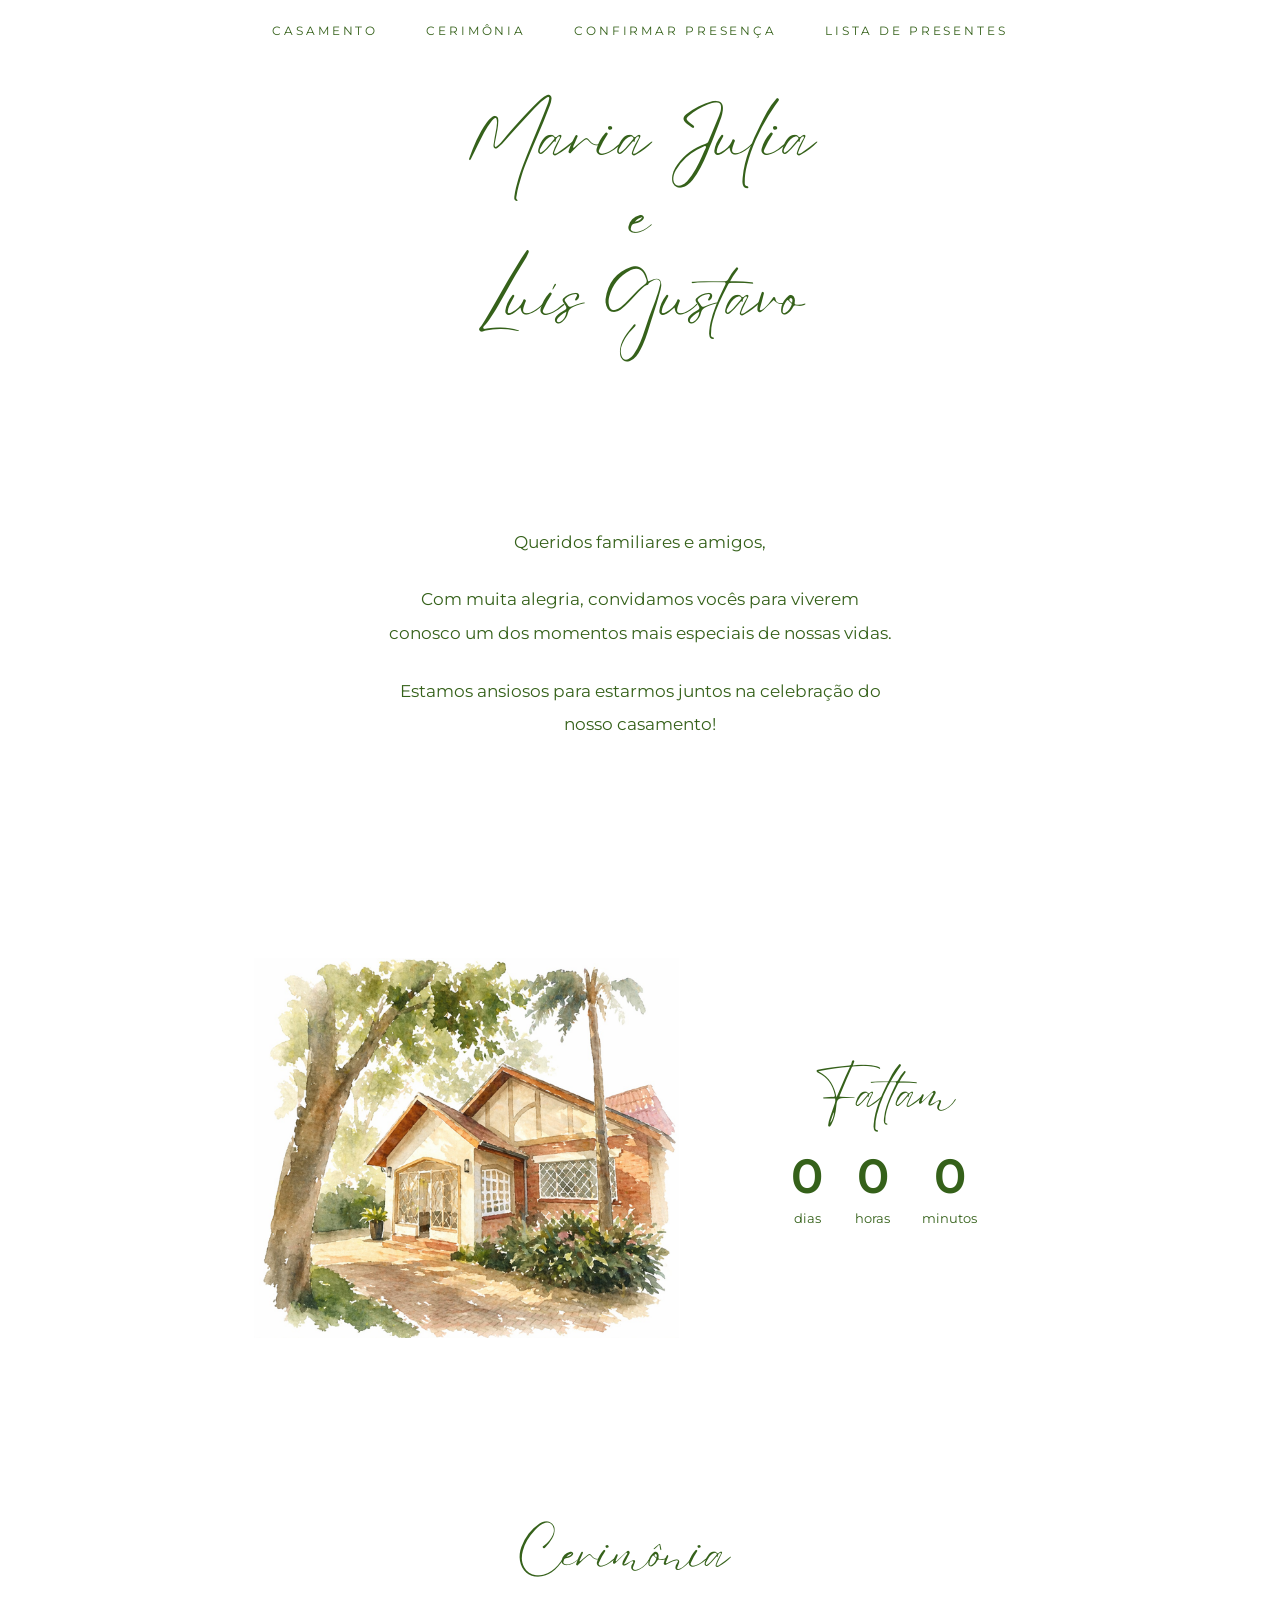
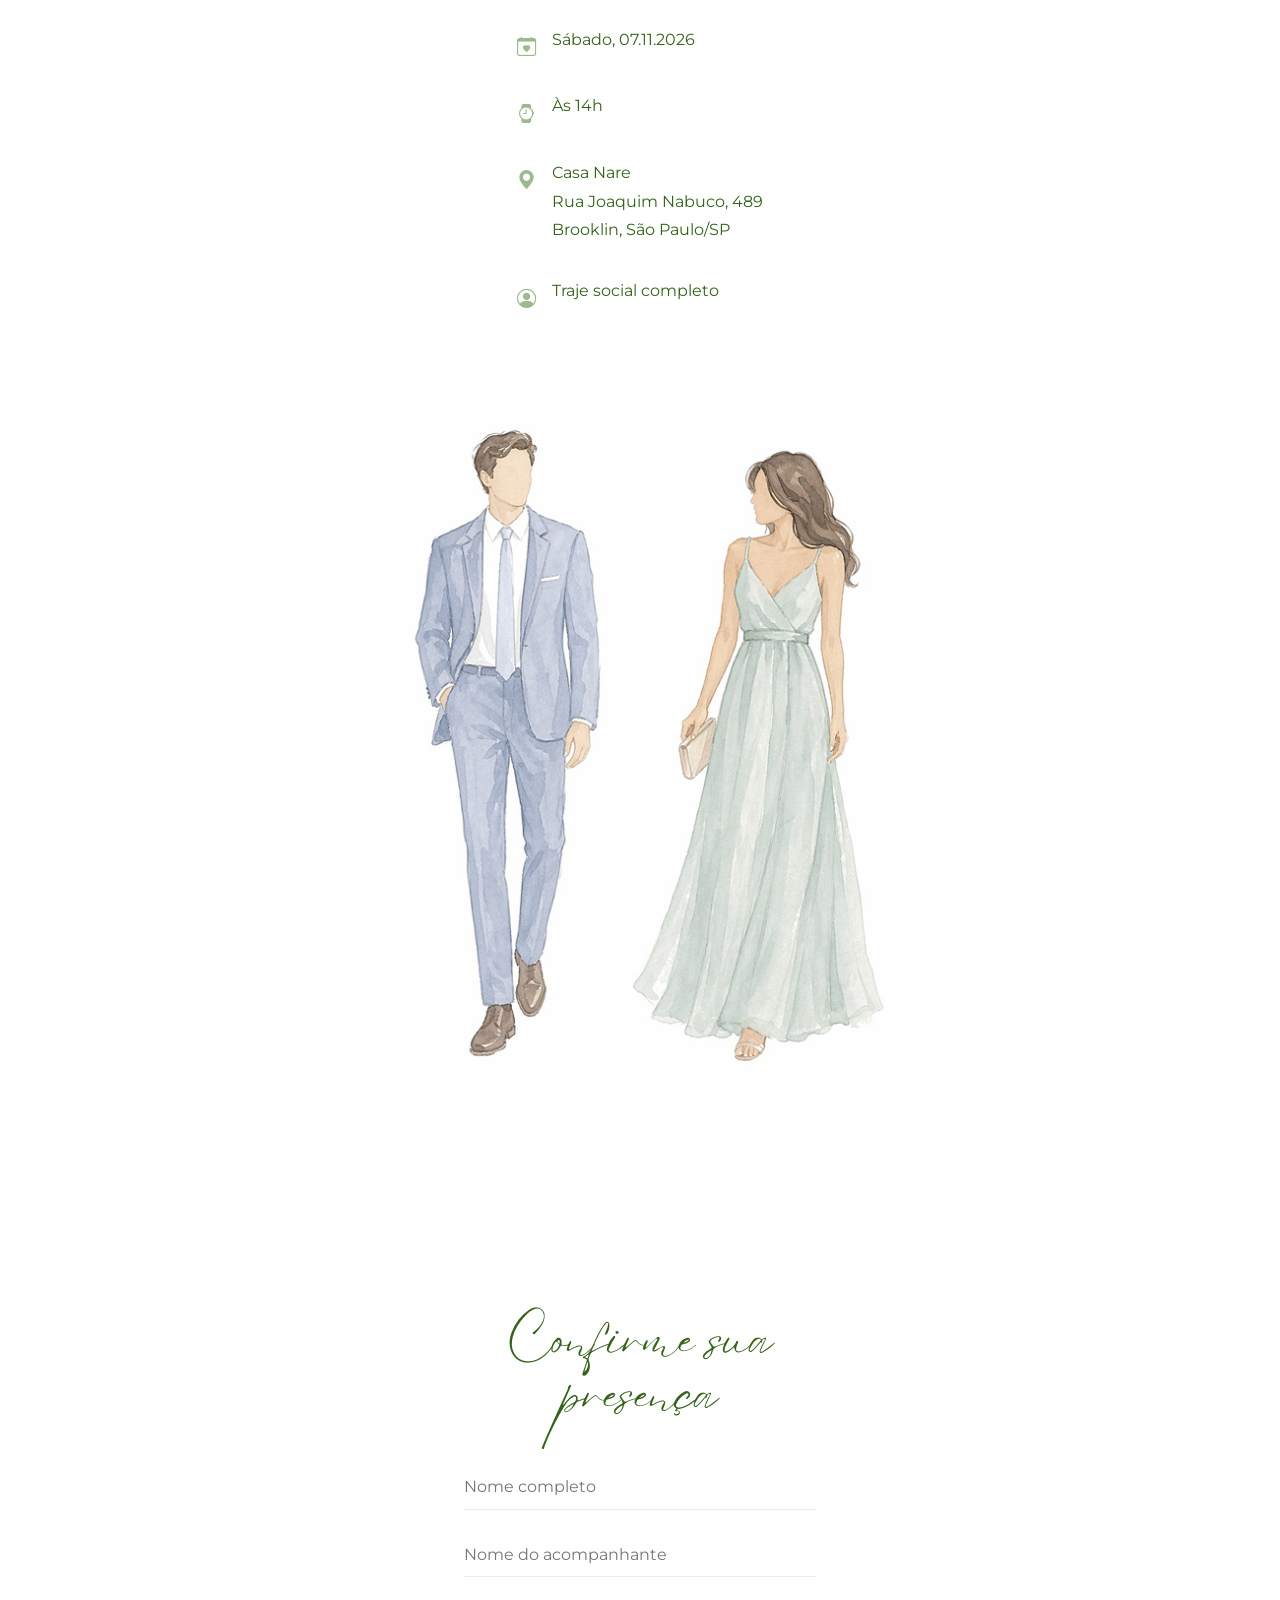
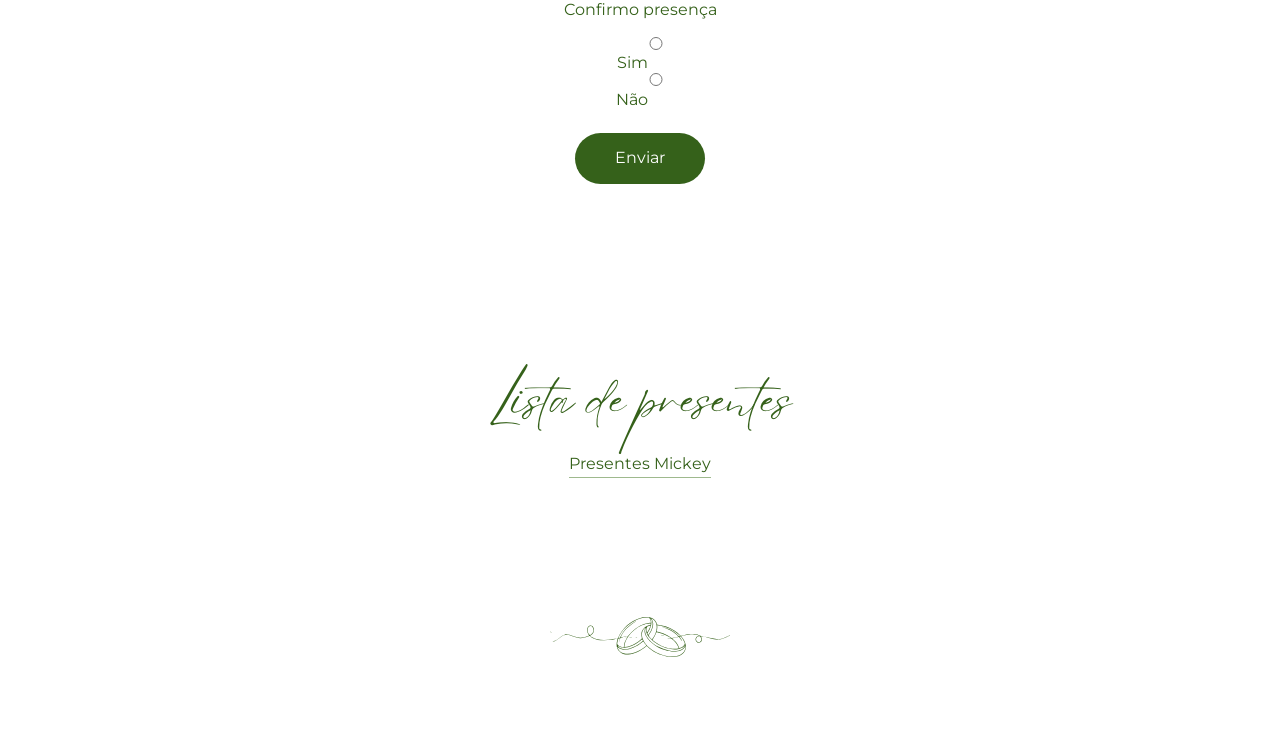
==== index.html @ 602ff515 "Initial commit" ====
<!DOCTYPE html>
<html lang="pt-BR">
  <head>
    <meta charset="UTF-8" />
    <meta name="viewport" content="width=device-width, initial-scale=1.0" />

    <title>Maria Julia & Luís Gustavo</title>

    <link rel="preconnect" href="https://fonts.googleapis.com" />
    <link rel="preconnect" href="https://fonts.gstatic.com" crossorigin />

    <link
      href="https://cdn.jsdelivr.net/npm/bootstrap-icons@1.13.1/font/bootstrap-icons.min.css"
      rel="stylesheet"
    />

    <link rel="stylesheet" href="css/style.css" />
  </head>

  <body>
    <header class="navbar">
      <nav class="container">
        <a href="#hero">Casamento</a>
        <a href="#ceremony">Cerimônia</a>
        <a href="#rsvp">Confirmar presença</a>
        <a href="#gifts">Lista de presentes</a>
      </nav>
    </header>

    <main>
      <section id="hero" class="hero section">
        <div class="hero__content container">
          <img
            src="assets/images/floral-left.png"
            alt=""
            class="hero__floral hero__floral--left"
          />

          <div class="hero__text">
            <h1>
              Maria Julia
              <span>e</span>
              Luís Gustavo
            </h1>

          </div>

          <img
            src="assets/images/floral-right.png"
            alt=""
            class="hero__floral hero__floral--right"
          />
        </div>
      </section>

      <section class="intro section">
        <div class="container intro__content">
          <p>Queridos familiares e amigos,</p>

          <p>
            Com muita alegria, convidamos vocês para viverem conosco um dos
            momentos mais especiais de nossas vidas.
          </p>

          <p>
            Estamos ansiosos para estarmos juntos na celebração do nosso
            casamento!
          </p>
        </div>
      </section>

      <section class="countdown section">
        <div class="container countdown__wrapper">
          <div class="countdown__image">
            <img
              src="assets/images/location.png"
              alt="Local da cerimônia"
            />
          </div>

          <div class="countdown__content">
            <h2>Faltam</h2>

            <div class="countdown__grid">
              <div>
                <span id="days">000</span>
                <small>dias</small>
              </div>

              <div>
                <span id="hours">00</span>
                <small>horas</small>
              </div>

              <div>
                <span id="minutes">00</span>
                <small>minutos</small>
              </div>
            </div>
          </div>
        </div>
      </section>

      <section id="ceremony" class="ceremony section">
        <div class="container ceremony__wrapper">
          <div class="ceremony__content">
            <h2>Cerimônia</h2>

            <ul>
              <li>
                <i class="bi bi-calendar-heart"></i>
                <span>Sábado, 07.11.2026</span>
              </li>

              <li>
                <i class="bi bi-watch"></i>
                <span>Às 14h</span>
              </li>

              <li>
                <i class="bi bi-geo-alt-fill"></i>

                <div>
                  <span>Casa Nare</span>
                  <span>Rua Joaquim Nabuco, 489</span>
                  <span>Brooklin, São Paulo/SP</span>
                </div>
              </li>

              <li>
                <i class="bi bi-person-circle"></i>
                <span>Traje social completo</span>
              </li>
            </ul>
          </div>

          <div class="ceremony__image">
            <img
              src="assets/images/couple.png"
              alt="Traje cerimônia"
            />
          </div>
        </div>
      </section>

      <section id="rsvp" class="rsvp section">
        <div class="container rsvp__wrapper">
          <h2>Confirme sua presença</h2>

          <form>
            <div class="form-group">
              <input
                type="text"
                placeholder="Nome completo"
                required
              />
            </div>

            <div class="form-group">
              <input
                type="text"
                placeholder="Nome do acompanhante"
              />
            </div>

            <div class="form-group radio-group">
              <p>Confirmo presença</p>

              <label>
                <input type="radio" name="attendance" value="sim" />
                Sim
              </label>

              <label>
                <input type="radio" name="attendance" value="nao" />
                Não
              </label>
            </div>

            <button type="submit">Enviar</button>
          </form>
        </div>
      </section>

      <section id="gifts" class="gifts section">
        <div class="container gifts__wrapper">
          <h2>Lista de presentes</h2>

          <a href="#" target="_blank">Presentes Mickey</a>
        </div>
      </section>
    </main>

    <footer class="footer">
      <img src="assets/images/rings.svg" alt="" />
    </footer>

    <script src="js/countdown.js"></script>
    <script src="js/smooth-scroll.js"></script>
  </body>
</html>
---- css/style.css ----
@import url("https://fonts.googleapis.com/css2?family=Montserrat:wght@100..900&display=swap");
@import url("https://cdn.jsdelivr.net/npm/bootstrap-icons@1.10.5/font/bootstrap-icons.css");
.fadeInDown {
  transform: translate3d(0, -20px, 0);
}

.fadeInUp {
  transform: translate3d(0, 20px, 0);
}

.fadeInRight {
  transform: translate3d(20px, 0, 0);
}

.fadeInLeft {
  transform: translate3d(-20px, 0, 0);
}

[data-anime] {
  opacity: 0;
}

.anime {
  opacity: 1;
  transform: translateY(0);
  transition: transform 0.8s, opacity 0.8s;
}

@font-face {
  font-family: "Eyesome Script";
  src: url("../../assets/fonts/Eyesome-Script.otf") format("opentype");
  font-style: normal;
  font-weight: 500;
  font-display: swap;
}
/*! normalize.css v8.0.1 | MIT License | github.com/necolas/normalize.css */
/* Document
   ========================================================================== */
/**
 * 1. Correct the line height in all browsers.
 * 2. Prevent adjustments of font size after orientation changes in iOS.
 */
html {
  line-height: 1.15; /* 1 */
  -webkit-text-size-adjust: 100%; /* 2 */
}

/* Sections
   ========================================================================== */
/**
 * Remove the margin in all browsers.
 */
body {
  margin: 0;
}

/**
 * Render the `main` element consistently in IE.
 */
main {
  display: block;
}

/**
 * Correct the font size and margin on `h1` elements within `section` and
 * `article` contexts in Chrome, Firefox, and Safari.
 */
h1 {
  font-size: 2em;
  margin: 0;
}

/* Grouping content
   ========================================================================== */
/**
 * 1. Add the correct box sizing in Firefox.
 * 2. Show the overflow in Edge and IE.
 */
hr {
  box-sizing: content-box; /* 1 */
  height: 0; /* 1 */
  overflow: visible; /* 2 */
}

/**
 * 1. Correct the inheritance and scaling of font size in all browsers.
 * 2. Correct the odd `em` font sizing in all browsers.
 */
pre {
  font-family: monospace, monospace; /* 1 */
  font-size: 1em; /* 2 */
}

/* Text-level semantics
   ========================================================================== */
/**
 * Remove the gray background on active links in IE 10.
 */
a {
  background-color: transparent;
  text-decoration: none;
}

/**
 * 1. Remove the bottom border in Chrome 57-
 * 2. Add the correct text decoration in Chrome, Edge, IE, Opera, and Safari.
 */
abbr[title] {
  border-bottom: none; /* 1 */
  text-decoration: underline; /* 2 */
  text-decoration: underline dotted; /* 2 */
}

/**
 * Add the correct font weight in Chrome, Edge, and Safari.
 */
b,
strong {
  font-weight: bolder;
}

/**
 * 1. Correct the inheritance and scaling of font size in all browsers.
 * 2. Correct the odd `em` font sizing in all browsers.
 */
code,
kbd,
samp {
  font-family: monospace, monospace; /* 1 */
  font-size: 1em; /* 2 */
}

/**
 * Add the correct font size in all browsers.
 */
small {
  font-size: 80%;
}

/**
 * Prevent `sub` and `sup` elements from affecting the line height in
 * all browsers.
 */
sub,
sup {
  font-size: 75%;
  line-height: 0;
  position: relative;
  vertical-align: baseline;
}

sub {
  bottom: -0.25em;
}

sup {
  top: -0.5em;
}

/* Embedded content
   ========================================================================== */
/**
 * Remove the border on images inside links in IE 10.
 */
img {
  border-style: none;
}

/* Forms
   ========================================================================== */
/**
 * 1. Change the font styles in all browsers.
 * 2. Remove the margin in Firefox and Safari.
 */
button,
input,
optgroup,
select,
textarea {
  font-family: inherit; /* 1 */
  font-size: 100%; /* 1 */
  line-height: 1.15; /* 1 */
  margin: 0; /* 2 */
}

/**
 * Show the overflow in IE.
 * 1. Show the overflow in Edge.
 */
button,
input { /* 1 */
  overflow: visible;
}

/**
 * Remove the inheritance of text transform in Edge, Firefox, and IE.
 * 1. Remove the inheritance of text transform in Firefox.
 */
button,
select { /* 1 */
  text-transform: none;
}

/**
 * Correct the inability to style clickable types in iOS and Safari.
 */
button,
[type=button],
[type=reset],
[type=submit] {
  -webkit-appearance: button;
}

/**
 * Remove the inner border and padding in Firefox.
 */
button::-moz-focus-inner,
[type=button]::-moz-focus-inner,
[type=reset]::-moz-focus-inner,
[type=submit]::-moz-focus-inner {
  border-style: none;
  padding: 0;
}

/**
 * Restore the focus styles unset by the previous rule.
 */
button:-moz-focusring,
[type=button]:-moz-focusring,
[type=reset]:-moz-focusring,
[type=submit]:-moz-focusring {
  outline: 1px dotted ButtonText;
}

/**
 * Correct the padding in Firefox.
 */
fieldset {
  padding: 0.35em 0.75em 0.625em;
}

/**
 * 1. Correct the text wrapping in Edge and IE.
 * 2. Correct the color inheritance from `fieldset` elements in IE.
 * 3. Remove the padding so developers are not caught out when they zero out
 *    `fieldset` elements in all browsers.
 */
legend {
  box-sizing: border-box; /* 1 */
  color: inherit; /* 2 */
  display: table; /* 1 */
  max-width: 100%; /* 1 */
  padding: 0; /* 3 */
  white-space: normal; /* 1 */
}

/**
 * Add the correct vertical alignment in Chrome, Firefox, and Opera.
 */
progress {
  vertical-align: baseline;
}

/**
 * Remove the default vertical scrollbar in IE 10+.
 */
textarea {
  overflow: auto;
}

/**
 * 1. Add the correct box sizing in IE 10.
 * 2. Remove the padding in IE 10.
 */
[type=checkbox],
[type=radio] {
  box-sizing: border-box; /* 1 */
  padding: 0; /* 2 */
}

/**
 * Correct the cursor style of increment and decrement buttons in Chrome.
 */
[type=number]::-webkit-inner-spin-button,
[type=number]::-webkit-outer-spin-button {
  height: auto;
}

/**
 * 1. Correct the odd appearance in Chrome and Safari.
 * 2. Correct the outline style in Safari.
 */
[type=search] {
  -webkit-appearance: textfield; /* 1 */
  outline-offset: -2px; /* 2 */
}

/**
 * Remove the inner padding in Chrome and Safari on macOS.
 */
[type=search]::-webkit-search-decoration {
  -webkit-appearance: none;
}

/**
 * 1. Correct the inability to style clickable types in iOS and Safari.
 * 2. Change font properties to `inherit` in Safari.
 */
::-webkit-file-upload-button {
  -webkit-appearance: button; /* 1 */
  font: inherit; /* 2 */
}

/* Interactive
   ========================================================================== */
/*
 * Add the correct display in Edge, IE 10+, and Firefox.
 */
details {
  display: block;
}

/*
 * Add the correct display in all browsers.
 */
summary {
  display: list-item;
}

/* Misc
   ========================================================================== */
/**
 * Add the correct display in IE 10+.
 */
template {
  display: none;
}

/**
 * Add the correct display in IE 10.
 */
[hidden] {
  display: none;
}

*,
*::before,
*::after {
  margin: 0;
  padding: 0;
  box-sizing: border-box;
}

body {
  background: #fff;
  color: #35611a;
  font-family: "Montserrat", sans-serif;
  overflow-x: hidden;
}

img {
  display: block;
  max-width: 100%;
}

ul {
  list-style: none;
}

a {
  text-decoration: none;
}

button,
input,
textarea {
  font: inherit;
  border: none;
  outline: none;
}

button {
  cursor: pointer;
  background: none;
}

section {
  padding: 96px 0;
}

.container {
  max-width: 900px;
  margin: auto;
  padding: 0 5%;
}

@media (max-width: 960px) {
  .container {
    max-width: 800px;
  }
}
@media (max-width: 576px) {
  .container {
    max-width: 500px;
  }
}
.footer {
  padding: 48px 0 96px;
  display: flex;
  justify-content: center;
}
.footer img {
  max-width: 180px;
}

.navbar {
  padding: 24px 0;
}
.navbar nav {
  display: flex;
  justify-content: center;
  align-items: center;
  gap: 48px;
  flex-wrap: wrap;
}
.navbar a {
  color: #35611a;
  text-transform: uppercase;
  letter-spacing: 0.18rem;
  font-size: 0.75rem;
  transition: opacity 0.3s ease;
}
.navbar a:hover {
  opacity: 0.6;
}

@media (max-width: 640px) {
  .navbar nav {
    gap: 24px;
  }
}
.hero {
  padding-top: 48px;
}
.hero__content {
  position: relative;
  display: flex;
  justify-content: center;
  align-items: center;
}
.hero__text {
  text-align: center;
}
.hero__text h1 {
  font-family: "Eyesome Script", cursive;
  font-size: 4rem;
  font-weight: 400;
  line-height: 1;
}
.hero__text h1 span {
  display: block;
  font-size: 4rem;
  margin: 16px 0;
}
.hero__text p {
  margin-top: 24px;
  font-size: 0.9rem;
  text-transform: uppercase;
  letter-spacing: 0.15rem;
}
.hero__floral {
  position: absolute;
  width: 140px;
}
.hero__floral--left {
  left: 10%;
  top: 10%;
}
.hero__floral--right {
  right: 10%;
  bottom: 10%;
}

.intro__content {
  max-width: 640px;
  text-align: center;
}
.intro__content p {
  font-size: 1.05rem;
  line-height: 2;
  margin-bottom: 24px;
}

.countdown__wrapper {
  display: grid;
  grid-template-columns: 1.5fr 1fr;
  align-items: center;
  gap: 64px;
}
.countdown__content {
  text-align: center;
}
.countdown__content h2 {
  font-family: "Eyesome Script", cursive;
  font-size: 3rem;
  font-weight: 400;
  margin-bottom: 24px;
}
.countdown__grid {
  display: flex;
  justify-content: center;
  gap: 32px;
}
.countdown__grid div {
  display: flex;
  flex-direction: column;
  gap: 8px;
}
.countdown__grid span {
  font-size: 3rem;
  font-weight: 600;
}

.ceremony__wrapper {
  display: flex;
  flex-direction: column;
  align-items: center;
  gap: 64px;
}
.ceremony__content h2 {
  font-family: "Eyesome Script", cursive;
  font-size: 3rem;
  font-weight: 400;
  margin-bottom: 40px;
}
.ceremony__content ul {
  display: flex;
  flex-direction: column;
  gap: 32px;
}
.ceremony__content li {
  display: flex;
  align-items: flex-start;
  gap: 16px;
  line-height: 1.8;
}
.ceremony__content i {
  color: #9eb98d;
  font-size: 1.2rem;
  transform: translateY(4px);
}
.ceremony__content span {
  display: block;
  color: #35611a;
}

.rsvp__wrapper {
  max-width: 480px;
  text-align: center;
}
.rsvp h2 {
  font-family: "Eyesome Script", cursive;
  font-size: 3rem;
  font-weight: 400;
  margin-bottom: 40px;
}
.rsvp form {
  display: flex;
  flex-direction: column;
  gap: 24px;
}
.rsvp input {
  width: 100%;
  background: transparent;
  border-bottom: 1px solid #ebebeb;
  padding: 12px 0;
  color: #35611a;
  transition: border-color 0.3s ease;
}
.rsvp input:focus {
  border-color: #35611a;
}
.rsvp .radio-group p {
  margin-bottom: 16px;
}
.rsvp .radio-group label {
  margin: 0 16px;
}
.rsvp button {
  align-self: center;
  background: #35611a;
  color: #fff;
  padding: 16px 40px;
  border-radius: 999px;
  transition: opacity 0.3s ease;
}
.rsvp button:hover {
  opacity: 0.85;
}

.gifts__wrapper {
  text-align: center;
}
.gifts h2 {
  font-family: "Eyesome Script", cursive;
  font-size: 3rem;
  font-weight: 400;
  margin-bottom: 24px;
}
.gifts a {
  color: #35611a;
  border-bottom: 1px solid #9eb98d;
  padding-bottom: 4px;
  transition: opacity 0.3s ease;
}
.gifts a:hover {
  opacity: 0.7;
}

@media (max-width: 900px) {
  .countdown__wrapper,
  .ceremony__wrapper {
    grid-template-columns: 1fr;
  }
  .countdown__content {
    order: -1;
  }
  .hero__floral {
    display: none;
  }
  .ceremony__image {
    max-width: 320px;
    margin: 0 auto;
  }
}
@media (max-width: 640px) {
  section {
    padding: 72px 0;
  }
  .hero__text h1 {
    font-size: 4rem;
  }
  .hero__text h1 span {
    font-size: 3rem;
  }
  .countdown__grid {
    gap: 16px;
  }
  .countdown__grid span {
    font-size: 2.2rem;
  }
  .ceremony h2,
  .rsvp h2,
  .gifts h2,
  .countdown h2 {
    font-size: 2.4rem;
  }
}
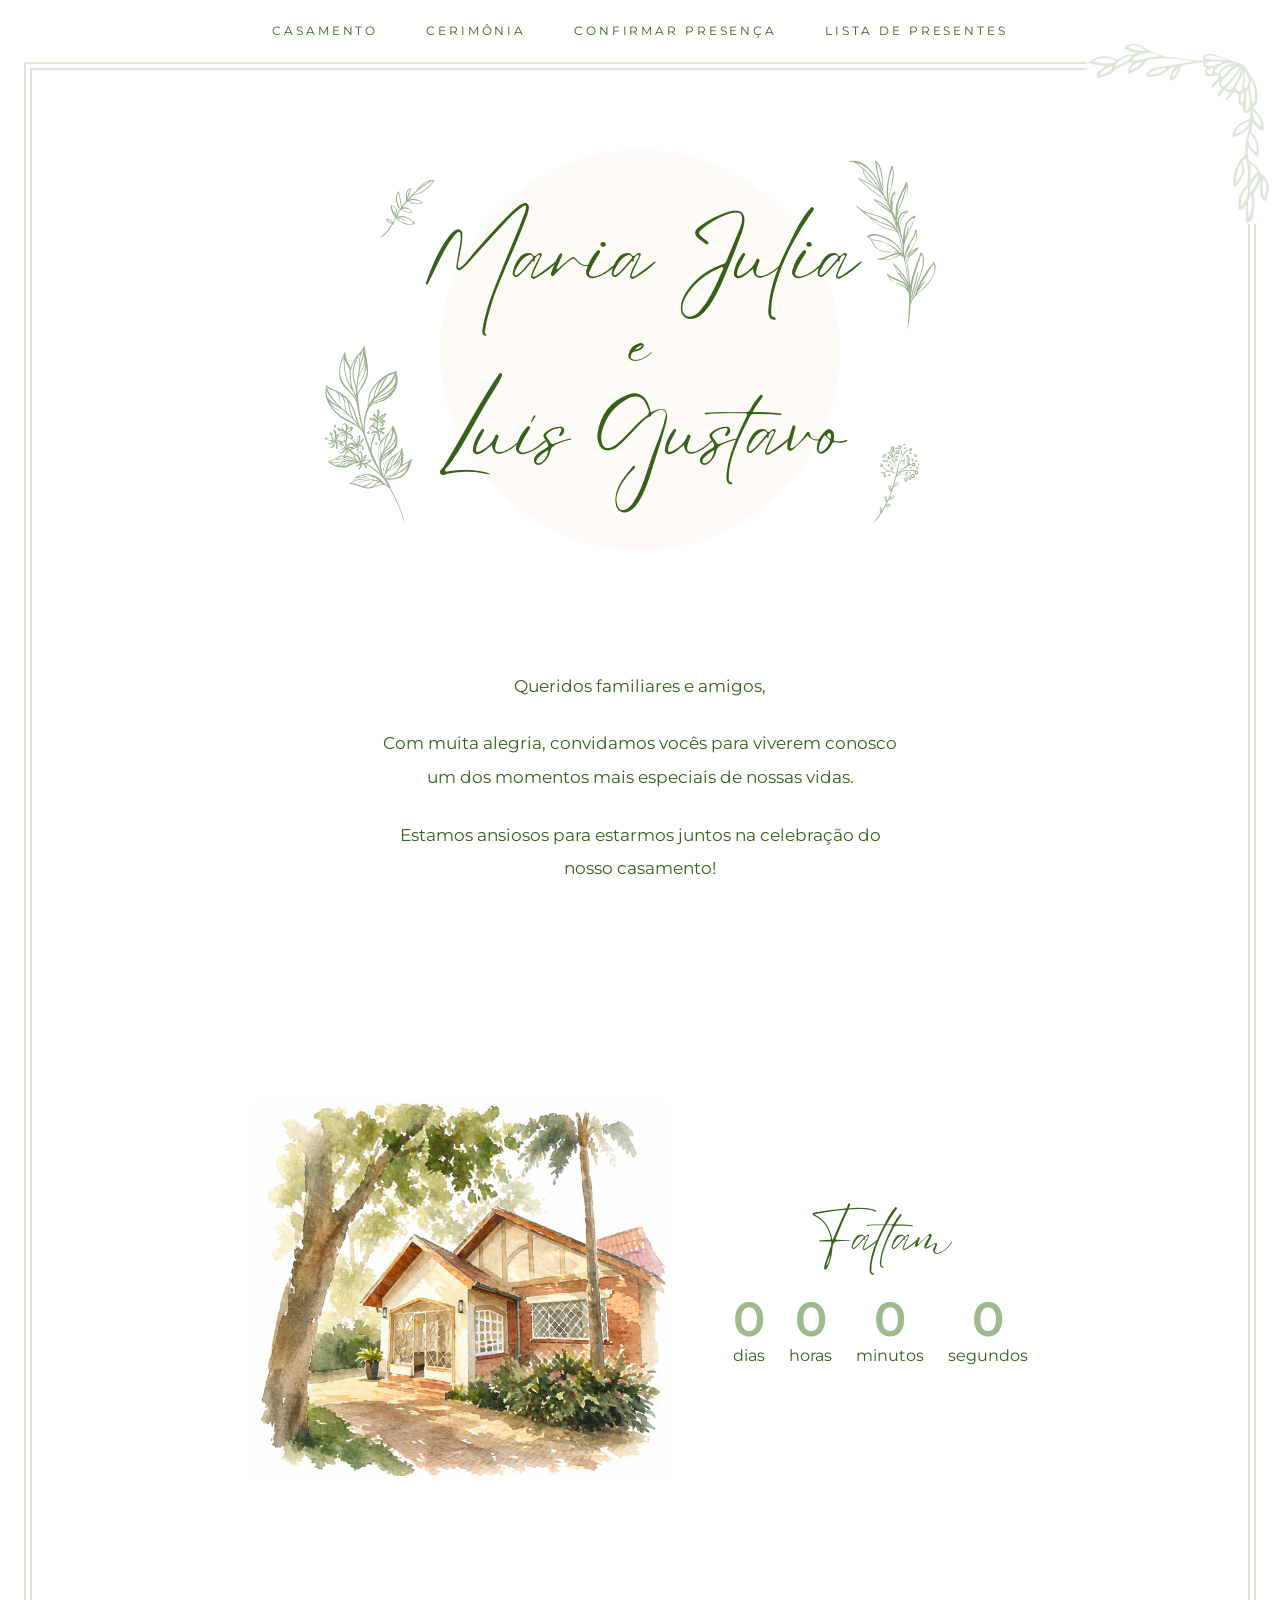
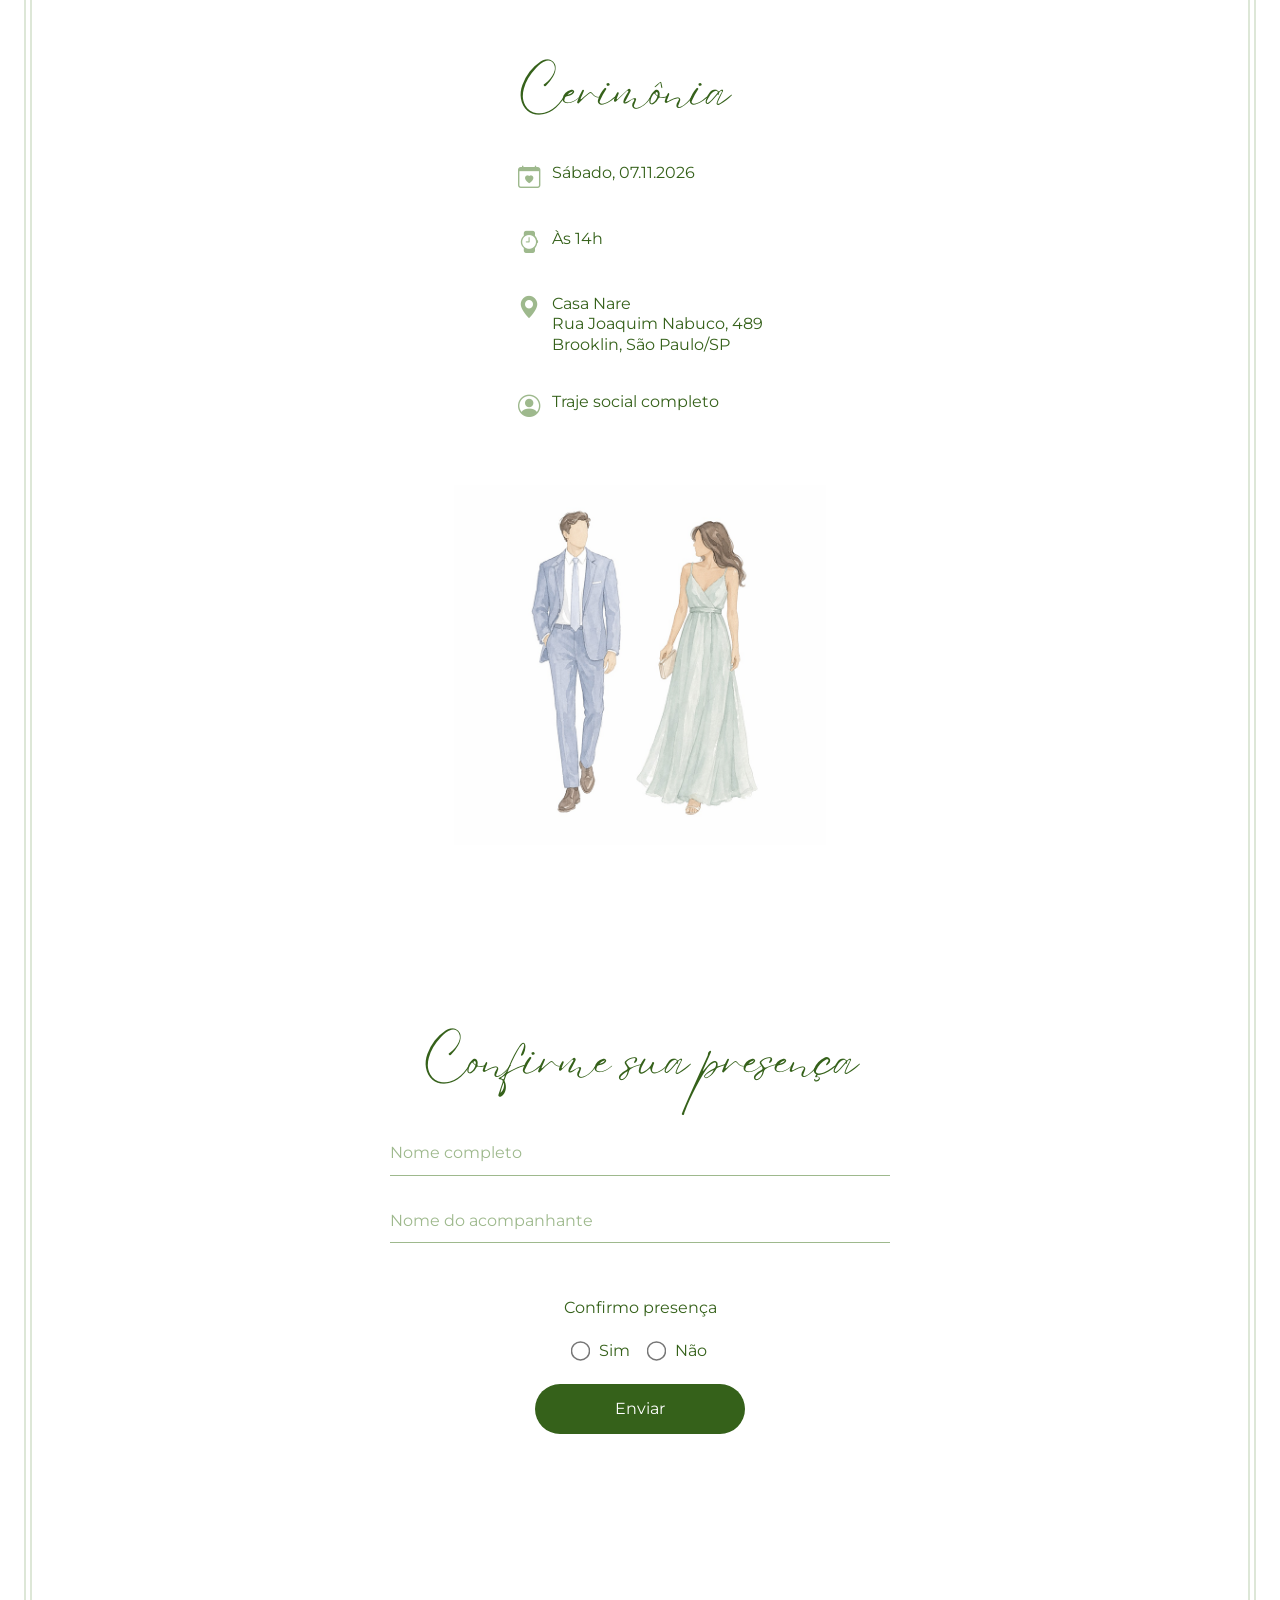
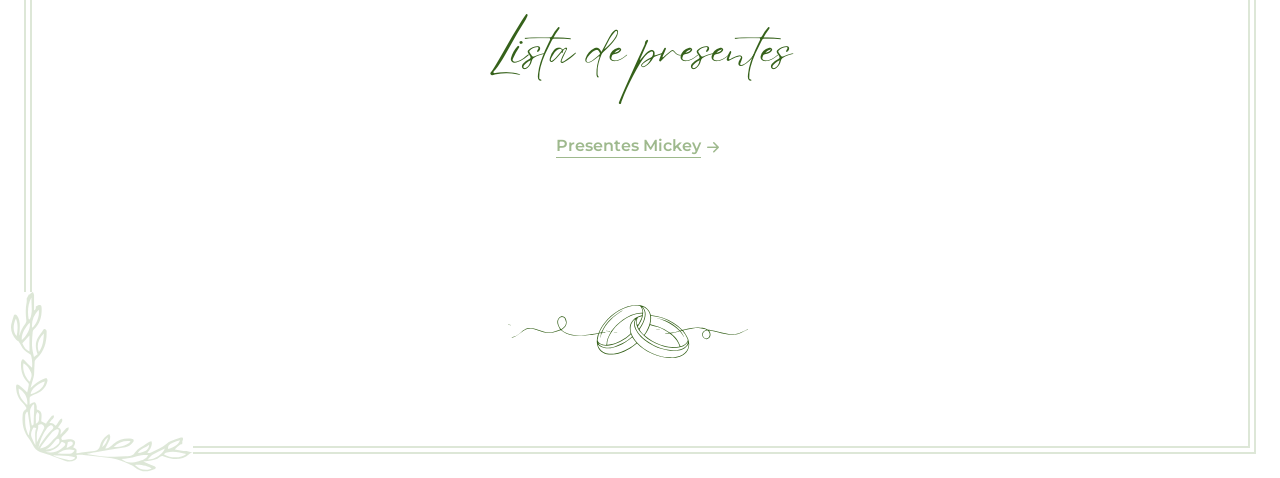
==== commit 6d11b90b: "updated design" ====
--- a/index.html
+++ b/index.html
@@ -18,184 +18,204 @@
   </head>
 
   <body>
+    
     <header class="navbar">
-      <nav class="container">
-        <a href="#hero">Casamento</a>
-        <a href="#ceremony">Cerimônia</a>
-        <a href="#rsvp">Confirmar presença</a>
-        <a href="#gifts">Lista de presentes</a>
-      </nav>
+      <div class="navbar__wrapper">
+        <button class="navbar__toggle" aria-label="Abrir menu">
+          <i class="bi bi-list"></i>
+        </button>
+        
+        <nav class="navbar__menu">
+          <a href="#hero">Casamento</a>
+          <a href="#ceremony">Cerimônia</a>
+          <a href="#rsvp">Confirmar presença</a>
+          <a href="#gifts">Lista de presentes</a>
+        </nav>
+      </div>
     </header>
 
-    <main>
-      <section id="hero" class="hero section">
-        <div class="hero__content container">
-          <img
-            src="assets/images/floral-left.png"
-            alt=""
-            class="hero__floral hero__floral--left"
-          />
-
-          <div class="hero__text">
-            <h1>
-              Maria Julia
-              <span>e</span>
-              Luís Gustavo
-            </h1>
-
-          </div>
-
-          <img
-            src="assets/images/floral-right.png"
-            alt=""
-            class="hero__floral hero__floral--right"
-          />
-        </div>
-      </section>
-
-      <section class="intro section">
-        <div class="container intro__content">
-          <p>Queridos familiares e amigos,</p>
-
-          <p>
-            Com muita alegria, convidamos vocês para viverem conosco um dos
-            momentos mais especiais de nossas vidas.
-          </p>
-
-          <p>
-            Estamos ansiosos para estarmos juntos na celebração do nosso
-            casamento!
-          </p>
-        </div>
-      </section>
-
-      <section class="countdown section">
-        <div class="container countdown__wrapper">
-          <div class="countdown__image">
+    <div class="page-frame">
+      <img src="assets/images/border-top-right.svg" class="corner top-right">
+      <img src="assets/images/border-bottom-left.svg" class="corner bottom-left">
+
+      <main>
+        <section id="hero" class="hero section">
+          <div class="hero__content container">
             <img
-              src="assets/images/location.png"
-              alt="Local da cerimônia"
+              src="assets/images/floral-left.svg"
+              alt=""
+              class="hero__floral hero__floral--left"
             />
-          </div>
-
-          <div class="countdown__content">
-            <h2>Faltam</h2>
-
-            <div class="countdown__grid">
-              <div>
-                <span id="days">000</span>
-                <small>dias</small>
-              </div>
-
-              <div>
-                <span id="hours">00</span>
-                <small>horas</small>
-              </div>
-
-              <div>
-                <span id="minutes">00</span>
-                <small>minutos</small>
-              </div>
-            </div>
-          </div>
-        </div>
-      </section>
-
-      <section id="ceremony" class="ceremony section">
-        <div class="container ceremony__wrapper">
-          <div class="ceremony__content">
-            <h2>Cerimônia</h2>
-
-            <ul>
-              <li>
-                <i class="bi bi-calendar-heart"></i>
-                <span>Sábado, 07.11.2026</span>
-              </li>
-
-              <li>
-                <i class="bi bi-watch"></i>
-                <span>Às 14h</span>
-              </li>
-
-              <li>
-                <i class="bi bi-geo-alt-fill"></i>
-
-                <div>
-                  <span>Casa Nare</span>
-                  <span>Rua Joaquim Nabuco, 489</span>
-                  <span>Brooklin, São Paulo/SP</span>
+
+            <div class="hero__text">
+              <h1>
+                Maria Julia
+                <span>e</span>
+                Luís Gustavo
+              </h1>
+            </div>
+
+            <img
+              src="assets/images/floral-right.svg"
+              alt=""
+              class="hero__floral hero__floral--right"
+            />
+          </div>
+        </section>
+
+        <section class="intro section">
+          <div class="container intro__content">
+            <p>Queridos familiares e amigos,</p>
+
+            <p>
+              Com muita alegria, convidamos vocês para viverem conosco um dos
+              momentos mais especiais de nossas vidas.
+            </p>
+
+            <p>
+              Estamos ansiosos para estarmos juntos na celebração do nosso
+              casamento!
+            </p>
+          </div>
+        </section>
+
+        <section class="countdown section">
+          <div class="container countdown__wrapper">
+            <div class="countdown__image">
+              <img
+                src="assets/images/location.png"
+                alt="Local da cerimônia"
+              />
+            </div>
+
+            <div class="countdown__content">
+              <h2>Faltam</h2>
+
+              <div class="countdown__grid">
+                <div>
+                  <span id="days">000</span>
+                  <small>dias</small>
                 </div>
-              </li>
-
-              <li>
-                <i class="bi bi-person-circle"></i>
-                <span>Traje social completo</span>
-              </li>
-            </ul>
-          </div>
-
-          <div class="ceremony__image">
-            <img
-              src="assets/images/couple.png"
-              alt="Traje cerimônia"
-            />
-          </div>
-        </div>
-      </section>
-
-      <section id="rsvp" class="rsvp section">
-        <div class="container rsvp__wrapper">
-          <h2>Confirme sua presença</h2>
-
-          <form>
-            <div class="form-group">
-              <input
-                type="text"
-                placeholder="Nome completo"
-                required
+
+                <div>
+                  <span id="hours">00</span>
+                  <small>horas</small>
+                </div>
+
+                <div>
+                  <span id="minutes">00</span>
+                  <small>minutos</small>
+                </div>
+
+                <div>
+                  <span id="seconds">00</span>
+                  <small>segundos</small>
+              </div>
+              </div>
+            </div>
+          </div>
+        </section>
+
+        <section id="ceremony" class="ceremony section">
+          <div class="container ceremony__wrapper">
+            <div class="ceremony__content">
+              <h2>Cerimônia</h2>
+
+              <ul>
+                <li>
+                  <i class="bi bi-calendar-heart"></i>
+                  <span>Sábado, 07.11.2026</span>
+                </li>
+
+                <li>
+                  <i class="bi bi-watch"></i>
+                  <span>Às 14h</span>
+                </li>
+
+                <li>
+                  <i class="bi bi-geo-alt-fill"></i>
+
+                  <div>
+                    <span>Casa Nare</span>
+                    <span>Rua Joaquim Nabuco, 489</span>
+                    <span>Brooklin, São Paulo/SP</span>
+                  </div>
+                </li>
+
+                <li>
+                  <i class="bi bi-person-circle"></i>
+                  <span>Traje social completo</span>
+                </li>
+              </ul>
+            </div>
+
+            <div class="ceremony__image">
+              <img
+                src="assets/images/couple.png"
+                alt="Traje cerimônia"
               />
             </div>
-
-            <div class="form-group">
-              <input
-                type="text"
-                placeholder="Nome do acompanhante"
-              />
-            </div>
-
-            <div class="form-group radio-group">
-              <p>Confirmo presença</p>
-
-              <label>
-                <input type="radio" name="attendance" value="sim" />
-                Sim
-              </label>
-
-              <label>
-                <input type="radio" name="attendance" value="nao" />
-                Não
-              </label>
-            </div>
-
-            <button type="submit">Enviar</button>
-          </form>
-        </div>
-      </section>
-
-      <section id="gifts" class="gifts section">
-        <div class="container gifts__wrapper">
-          <h2>Lista de presentes</h2>
-
-          <a href="#" target="_blank">Presentes Mickey</a>
-        </div>
-      </section>
-    </main>
-
-    <footer class="footer">
-      <img src="assets/images/rings.svg" alt="" />
-    </footer>
-
+          </div>
+        </section>
+
+        <section id="rsvp" class="rsvp section">
+          <div class="container rsvp__wrapper">
+            <h2>Confirme sua presença</h2>
+
+            <form>
+              <div class="form-group">
+                <input
+                  type="text"
+                  placeholder="Nome completo"
+                  required
+                />
+              </div>
+
+              <div class="form-group">
+                <input
+                  type="text"
+                  placeholder="Nome do acompanhante"
+                />
+              </div>
+
+              <p class="rsvp-radio">Confirmo presença</p>
+              <div class="form-group radio-group">
+
+                <label>
+                  <input type="radio" name="attendance" value="sim" />
+                  Sim
+                </label>
+
+                <label>
+                  <input type="radio" name="attendance" value="nao" />
+                  Não
+                </label>
+              </div>
+
+              <button type="submit">Enviar</button>
+            </form>
+          </div>
+        </section>
+
+        <section id="gifts" class="gifts section">
+          <div class="container gifts__wrapper">
+            <h2>Lista de presentes</h2>
+
+            <a href="#" target="_blank">
+              <span>Presentes Mickey</span>
+              <i class="bi bi-arrow-right-short"></i>
+            </a>
+          </div>
+        </section>
+      </main>
+
+      <footer class="footer">
+        <img src="assets/images/rings.svg" alt="Rings" />
+      </footer>
+    </div>
+
+    <script src="js/menu.js"></script>
+    <script src="js/smooth-scroll.js"></script>
     <script src="js/countdown.js"></script>
-    <script src="js/smooth-scroll.js"></script>
   </body>
 </html>
--- a/css/style.css
+++ b/css/style.css
@@ -405,42 +405,121 @@
   }
 }
 .footer {
-  padding: 48px 0 96px;
+  padding: 48px 2% 96px 0;
   display: flex;
   justify-content: center;
 }
 .footer img {
-  max-width: 180px;
+  max-width: 15rem;
 }
 
 .navbar {
+  margin: 0 24px;
   padding: 24px 0;
-}
-.navbar nav {
+  position: sticky;
+  top: 0;
+  z-index: 99;
+}
+.navbar__wrapper {
+  display: flex;
+  justify-content: center;
+  align-items: center;
+  position: relative;
+}
+.navbar__toggle {
+  display: none;
+  color: #35611a;
+  font-size: 2rem;
+}
+.navbar__menu {
   display: flex;
   justify-content: center;
   align-items: center;
   gap: 48px;
   flex-wrap: wrap;
 }
-.navbar a {
+.navbar__menu a {
   color: #35611a;
   text-transform: uppercase;
   letter-spacing: 0.18rem;
   font-size: 0.75rem;
   transition: opacity 0.3s ease;
 }
-.navbar a:hover {
+.navbar__menu a:hover {
   opacity: 0.6;
 }
 
 @media (max-width: 640px) {
-  .navbar nav {
+  .navbar {
+    padding: 16px 0;
+  }
+  .navbar__wrapper {
+    justify-content: flex-end;
+  }
+  .navbar__toggle {
+    display: block;
+  }
+  .navbar__menu {
+    position: absolute;
+    top: calc(100% + 16px);
+    right: 0;
+    width: 100%;
+    background: #fff;
+    flex-direction: column;
     gap: 24px;
-  }
-}
+    padding: 32px 24px;
+    border: 1px solid #ebebeb;
+    opacity: 0;
+    visibility: hidden;
+    transform: translateY(-10px);
+    transition: opacity 0.3s ease, transform 0.3s ease, visibility 0.3s ease;
+  }
+  .navbar__menu.active {
+    opacity: 1;
+    visibility: visible;
+    transform: translateY(0);
+  }
+}
+.page-frame {
+  position: relative;
+  margin: 0 24px 24px;
+  min-height: calc(100vh - 48px);
+}
+.page-frame::before, .page-frame::after {
+  content: "";
+  position: absolute;
+  inset: 0;
+  pointer-events: none;
+}
+.page-frame::before {
+  border: 2px solid rgba(158, 185, 141, 0.35);
+}
+.page-frame::after {
+  inset: 6px;
+  border: 2px solid rgba(158, 185, 141, 0.35);
+}
+
+.corner {
+  position: absolute;
+  height: 20vh;
+  background-color: #fff;
+  z-index: 1;
+}
+
+.corner.top-right {
+  top: -2vh;
+  right: -1vw;
+}
+
+.corner.bottom-left {
+  bottom: -2vh;
+  left: -1vw;
+}
+
 .hero {
-  padding-top: 48px;
+  padding-top: 10rem;
+  position: relative;
+  z-index: 5;
 }
 .hero__content {
   position: relative;
@@ -449,13 +528,32 @@
   align-items: center;
 }
 .hero__text {
+  position: relative;
+  display: flex;
+  flex-direction: column;
+  align-items: center;
   text-align: center;
+  isolation: isolate;
+}
+.hero__text::before {
+  content: "";
+  position: absolute;
+  width: min(60vw, 400px);
+  aspect-ratio: 1;
+  border-radius: 50%;
+  background: #fefbf6;
+  z-index: -1;
+  top: 50%;
+  left: 50%;
+  transform: translate(-50%, -50%);
 }
 .hero__text h1 {
   font-family: "Eyesome Script", cursive;
-  font-size: 4rem;
+  font-size: 5rem;
   font-weight: 400;
   line-height: 1;
+  position: relative;
+  z-index: 2;
 }
 .hero__text h1 span {
   display: block;
@@ -470,20 +568,19 @@
 }
 .hero__floral {
   position: absolute;
-  width: 140px;
 }
 .hero__floral--left {
-  left: 10%;
-  top: 10%;
+  left: 15%;
 }
 .hero__floral--right {
-  right: 10%;
-  bottom: 10%;
+  right: 12%;
+  bottom: -18%;
 }
 
 .intro__content {
   max-width: 640px;
   text-align: center;
+  text-wrap: pretty;
 }
 .intro__content p {
   font-size: 1.05rem;
@@ -506,19 +603,24 @@
   font-weight: 400;
   margin-bottom: 24px;
 }
+.countdown__content #days, .countdown__content #hours, .countdown__content #minutes, .countdown__content #seconds {
+  color: #9eb98d;
+}
 .countdown__grid {
-  display: flex;
-  justify-content: center;
-  gap: 32px;
+  display: grid;
+  grid-template-columns: repeat(4, 1fr);
+  gap: 24px;
 }
 .countdown__grid div {
   display: flex;
   flex-direction: column;
-  gap: 8px;
 }
 .countdown__grid span {
   font-size: 3rem;
   font-weight: 600;
+}
+.countdown__grid small {
+  font-size: 1rem;
 }
 
 .ceremony__wrapper {
@@ -536,26 +638,26 @@
 .ceremony__content ul {
   display: flex;
   flex-direction: column;
-  gap: 32px;
+  gap: 36px;
+  line-height: 1.3;
 }
 .ceremony__content li {
   display: flex;
-  align-items: flex-start;
-  gap: 16px;
-  line-height: 1.8;
+  gap: 12px;
 }
 .ceremony__content i {
   color: #9eb98d;
-  font-size: 1.2rem;
-  transform: translateY(4px);
+  font-size: 1.4rem;
 }
 .ceremony__content span {
   display: block;
   color: #35611a;
 }
+.ceremony__image img {
+  height: 40vh;
+}
 
 .rsvp__wrapper {
-  max-width: 480px;
   text-align: center;
 }
 .rsvp h2 {
@@ -568,29 +670,47 @@
   display: flex;
   flex-direction: column;
   gap: 24px;
+  max-width: 500px;
+  margin: auto;
 }
 .rsvp input {
   width: 100%;
   background: transparent;
-  border-bottom: 1px solid #ebebeb;
+  border-bottom: 1px solid #9eb98d;
   padding: 12px 0;
   color: #35611a;
   transition: border-color 0.3s ease;
 }
+.rsvp input::placeholder {
+  color: #9eb98d;
+}
 .rsvp input:focus {
   border-color: #35611a;
 }
+.rsvp .rsvp-radio {
+  margin-top: 2rem;
+}
+.rsvp .radio-group {
+  display: flex;
+  justify-content: center;
+  gap: 20px;
+}
+.rsvp .radio-group input {
+  transform: scale(1.5);
+  accent-color: #35611a;
+}
 .rsvp .radio-group p {
   margin-bottom: 16px;
 }
 .rsvp .radio-group label {
-  margin: 0 16px;
+  display: flex;
+  gap: 12px;
 }
 .rsvp button {
   align-self: center;
   background: #35611a;
   color: #fff;
-  padding: 16px 40px;
+  padding: 16px 80px;
   border-radius: 999px;
   transition: opacity 0.3s ease;
 }
@@ -605,16 +725,26 @@
   font-family: "Eyesome Script", cursive;
   font-size: 3rem;
   font-weight: 400;
-  margin-bottom: 24px;
+  margin-bottom: 52px;
 }
 .gifts a {
-  color: #35611a;
+  color: #9eb98d;
+  display: flex;
+  align-items: center;
+  justify-content: center;
+  font-size: 1rem;
+}
+.gifts a span {
   border-bottom: 1px solid #9eb98d;
-  padding-bottom: 4px;
   transition: opacity 0.3s ease;
+  font-weight: 600;
+  padding-bottom: 2px;
 }
 .gifts a:hover {
   opacity: 0.7;
+}
+.gifts a i {
+  font-size: 1.5rem;
 }
 
 @media (max-width: 900px) {
@@ -625,8 +755,13 @@
   .countdown__content {
     order: -1;
   }
-  .hero__floral {
-    display: none;
+  .hero__floral--left {
+    left: -4%;
+    height: 40vh;
+  }
+  .hero__floral--right {
+    right: -8%;
+    height: 40vh;
   }
   .ceremony__image {
     max-width: 320px;
@@ -642,6 +777,10 @@
   }
   .hero__text h1 span {
     font-size: 3rem;
+  }
+  .hero::before {
+    top: 25%;
+    right: 18%;
   }
   .countdown__grid {
     gap: 16px;
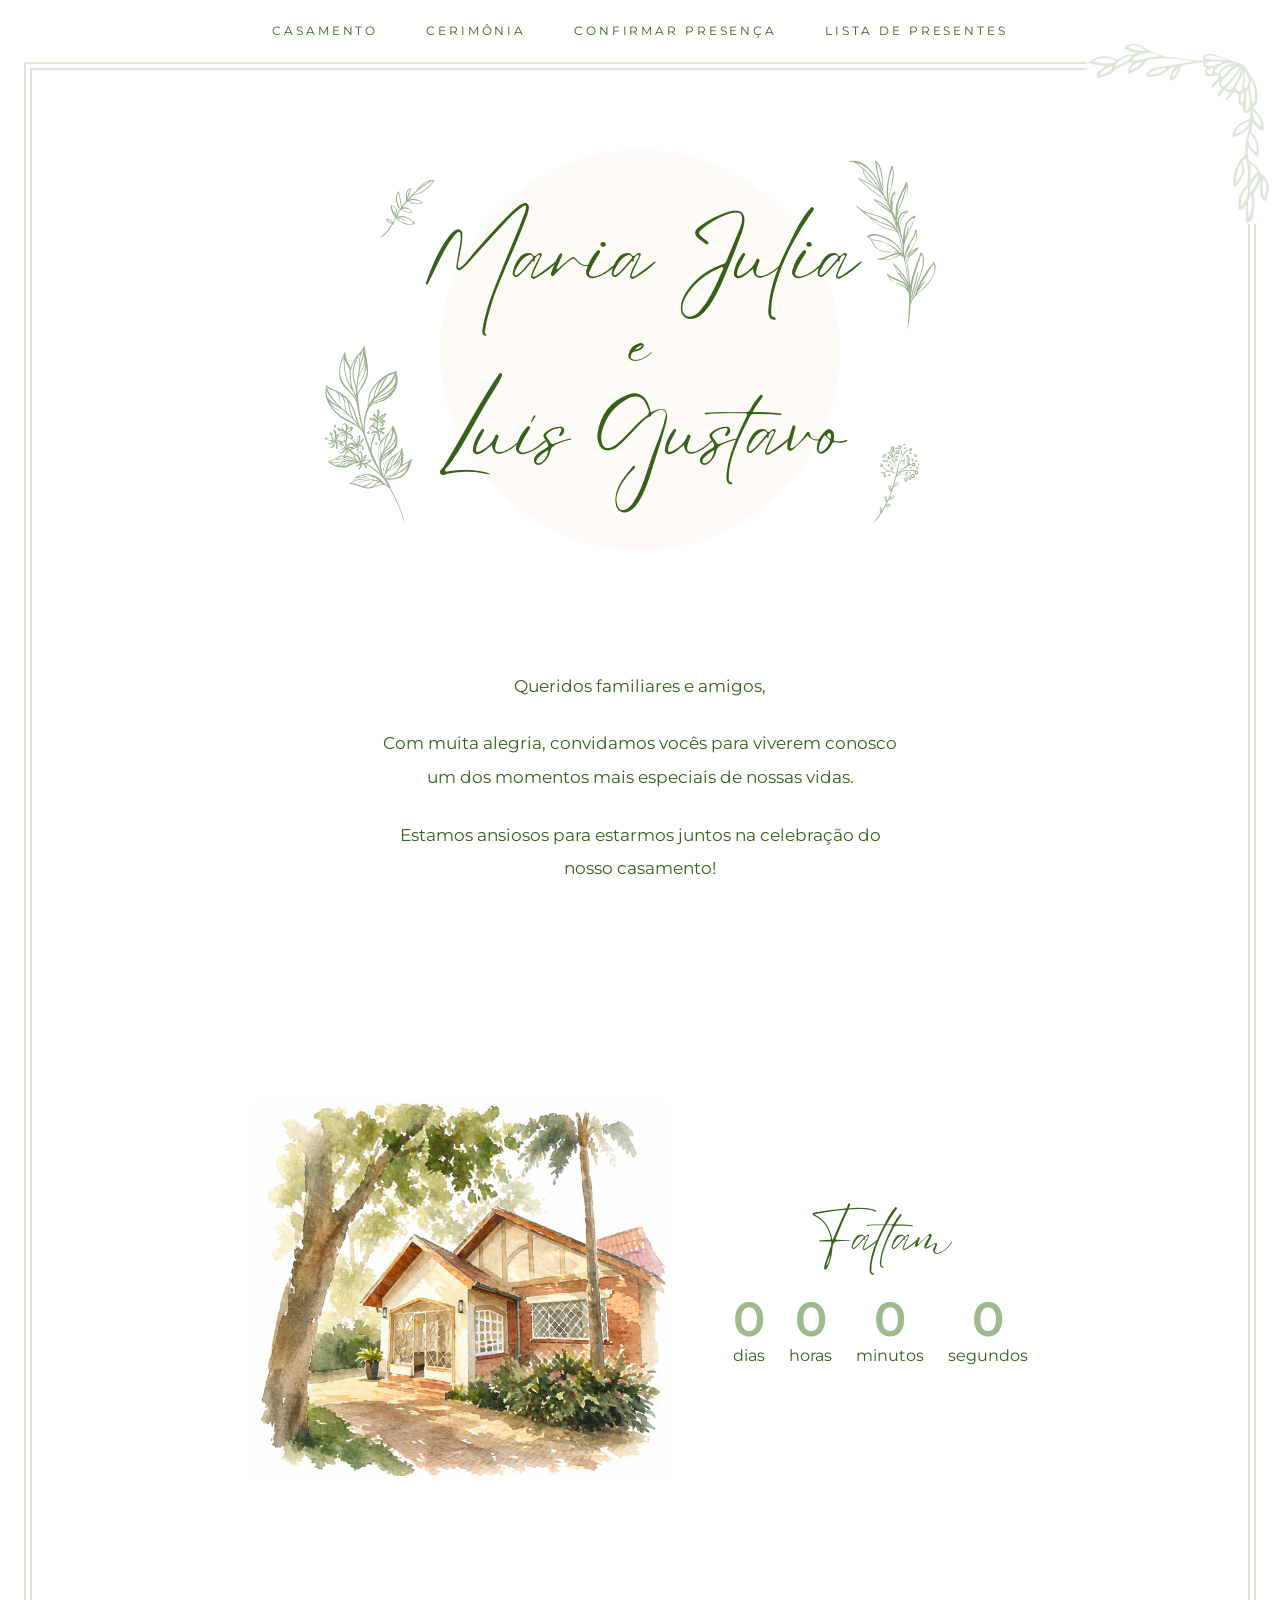
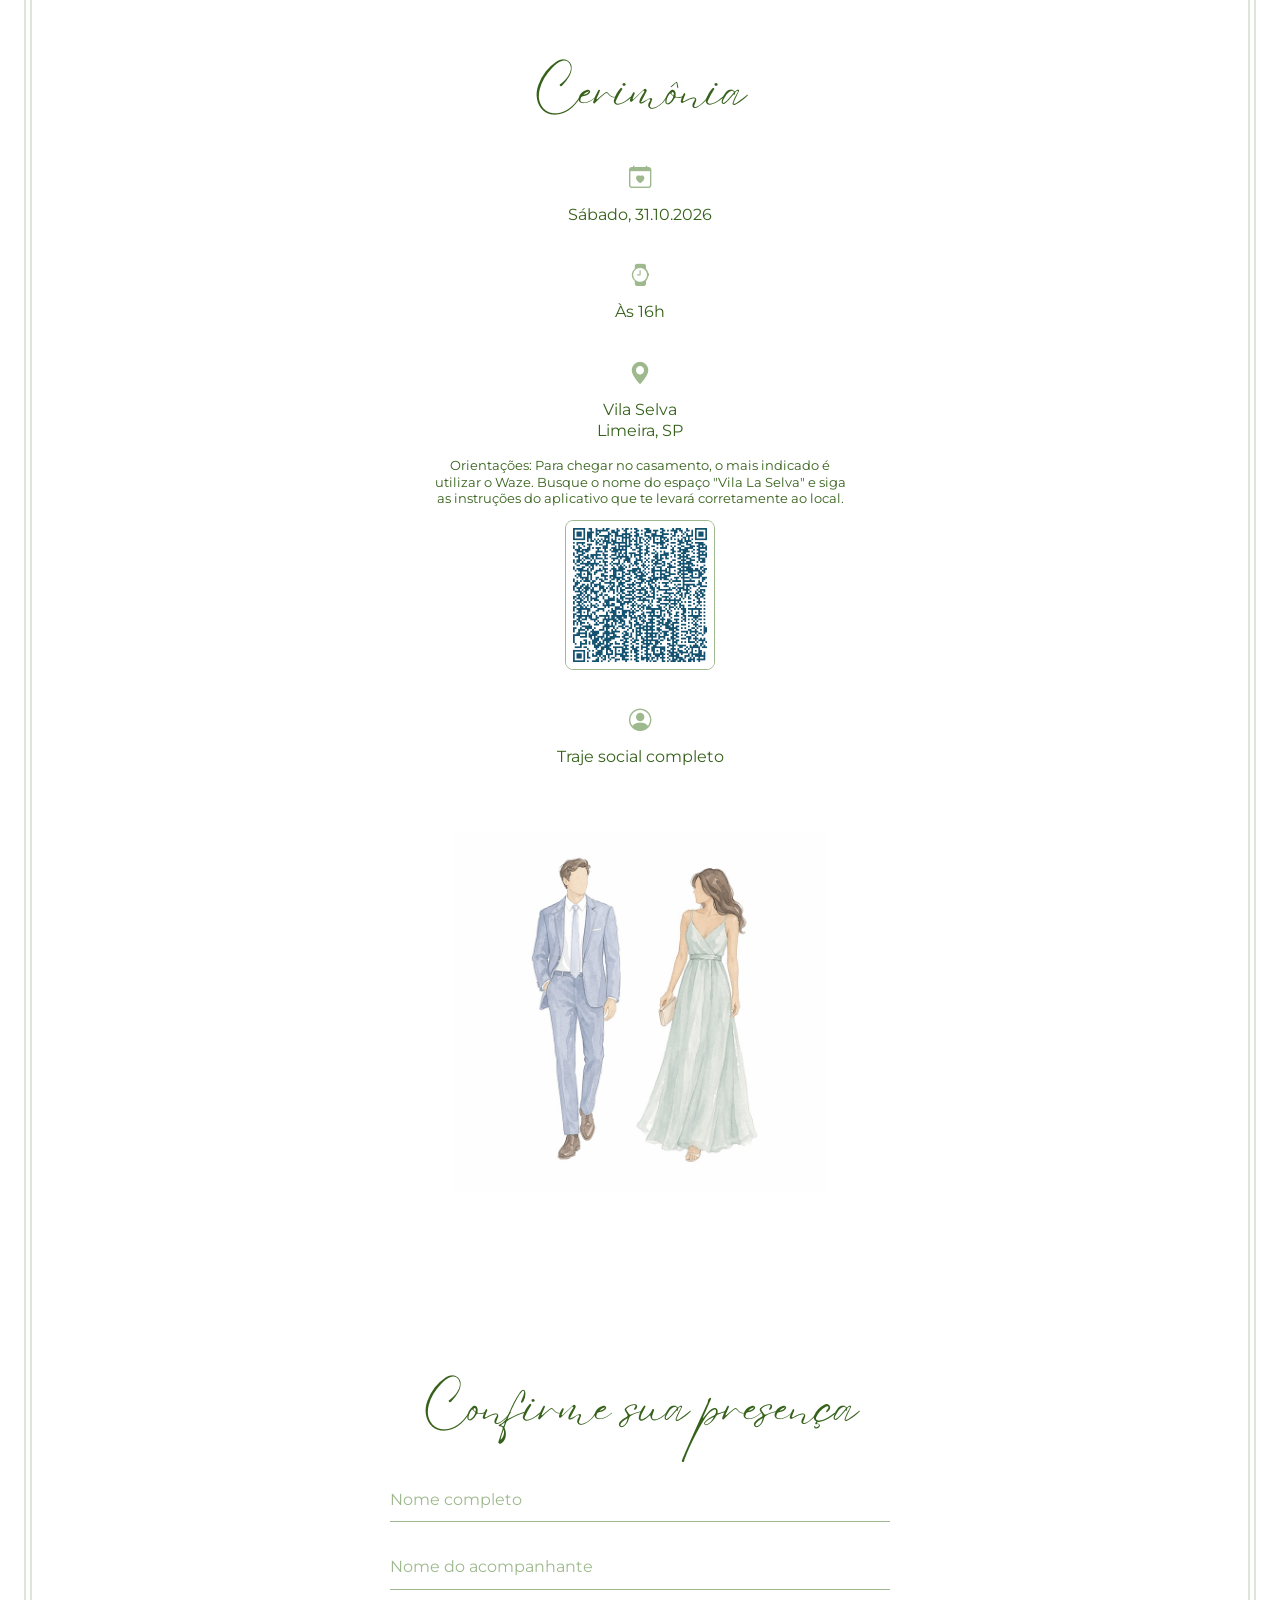
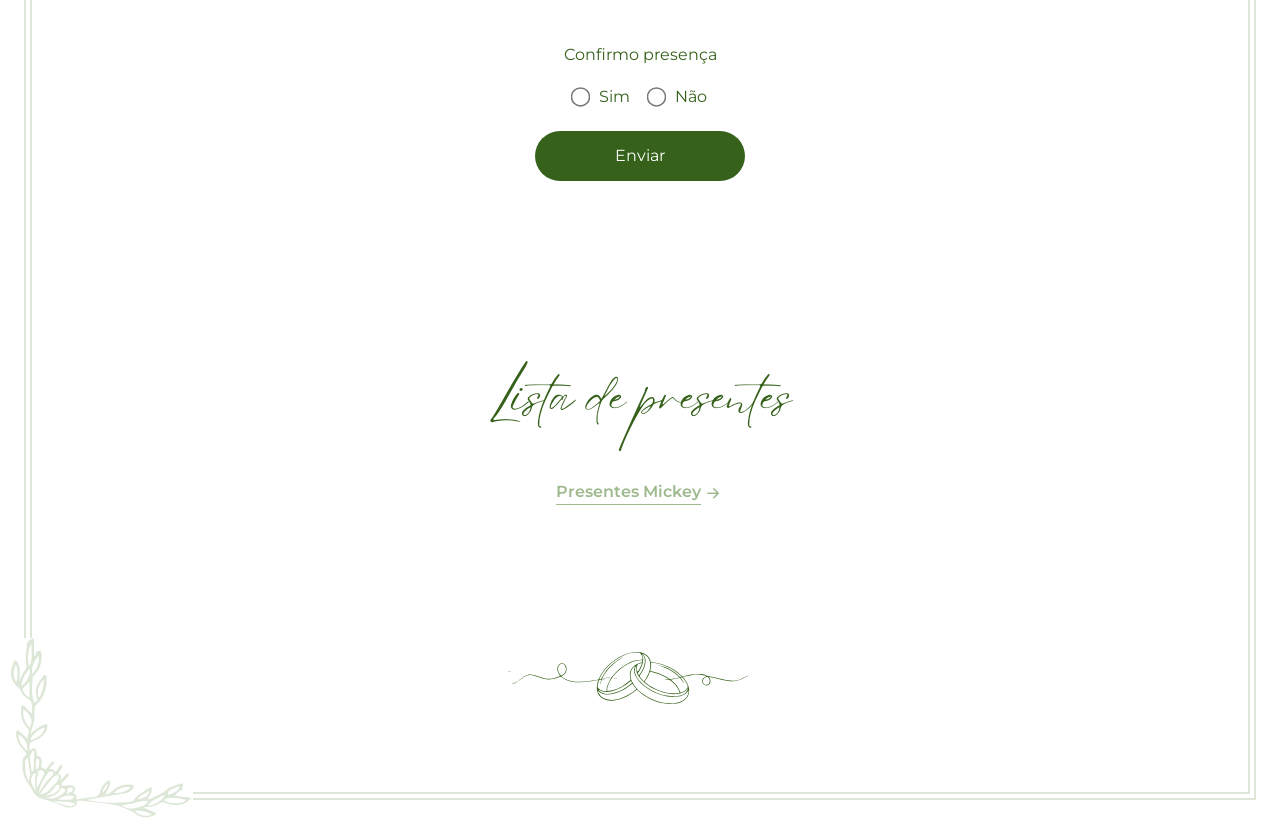
==== commit 277d03e0: "info updates" ====
--- a/index.html
+++ b/index.html
@@ -1,4 +1,4 @@
-<!DOCTYPE html>
+<!doctype html>
 <html lang="pt-BR">
   <head>
     <meta charset="UTF-8" />
@@ -18,13 +18,13 @@
   </head>
 
   <body>
-    
+    <!-- Navbar -->
     <header class="navbar">
       <div class="navbar__wrapper">
         <button class="navbar__toggle" aria-label="Abrir menu">
           <i class="bi bi-list"></i>
         </button>
-        
+
         <nav class="navbar__menu">
           <a href="#hero">Casamento</a>
           <a href="#ceremony">Cerimônia</a>
@@ -35,10 +35,14 @@
     </header>
 
     <div class="page-frame">
-      <img src="assets/images/border-top-right.svg" class="corner top-right">
-      <img src="assets/images/border-bottom-left.svg" class="corner bottom-left">
+      <img src="assets/images/border-top-right.svg" class="corner top-right" />
+      <img
+        src="assets/images/border-bottom-left.svg"
+        class="corner bottom-left"
+      />
 
       <main>
+        <!-- Hero -->
         <section id="hero" class="hero section">
           <div class="hero__content container">
             <img
@@ -63,6 +67,7 @@
           </div>
         </section>
 
+        <!-- Intro -->
         <section class="intro section">
           <div class="container intro__content">
             <p>Queridos familiares e amigos,</p>
@@ -79,13 +84,11 @@
           </div>
         </section>
 
+        <!-- Countdown -->
         <section class="countdown section">
           <div class="container countdown__wrapper">
             <div class="countdown__image">
-              <img
-                src="assets/images/location.png"
-                alt="Local da cerimônia"
-              />
+              <img src="assets/images/location.png" alt="Local da cerimônia" />
             </div>
 
             <div class="countdown__content">
@@ -110,12 +113,13 @@
                 <div>
                   <span id="seconds">00</span>
                   <small>segundos</small>
-              </div>
-              </div>
-            </div>
-          </div>
-        </section>
-
+                </div>
+              </div>
+            </div>
+          </div>
+        </section>
+
+        <!-- Ceremony Info -->
         <section id="ceremony" class="ceremony section">
           <div class="container ceremony__wrapper">
             <div class="ceremony__content">
@@ -124,22 +128,30 @@
               <ul>
                 <li>
                   <i class="bi bi-calendar-heart"></i>
-                  <span>Sábado, 07.11.2026</span>
+                  <span>Sábado, 31.10.2026</span>
                 </li>
 
                 <li>
                   <i class="bi bi-watch"></i>
-                  <span>Às 14h</span>
+                  <span>Às 16h</span>
                 </li>
 
                 <li>
                   <i class="bi bi-geo-alt-fill"></i>
 
                   <div>
-                    <span>Casa Nare</span>
-                    <span>Rua Joaquim Nabuco, 489</span>
-                    <span>Brooklin, São Paulo/SP</span>
+                    <span>Vila Selva</span>
+                    <span>Limeira, SP</span>
+                    <span class="instructions">
+                      Orientações: Para chegar no casamento, o mais indicado é
+                      utilizar o Waze. Busque o nome do espaço "Vila La Selva" e
+                      siga as instruções do aplicativo que te levará
+                      corretamente ao local.
+                    </span>
                   </div>
+                  <img
+                    src="[data-uri]"
+                  />
                 </li>
 
                 <li>
@@ -150,37 +162,27 @@
             </div>
 
             <div class="ceremony__image">
-              <img
-                src="assets/images/couple.png"
-                alt="Traje cerimônia"
-              />
-            </div>
-          </div>
-        </section>
-
+              <img src="assets/images/couple.png" alt="Traje cerimônia" />
+            </div>
+          </div>
+        </section>
+
+        <!-- RSVP -->
         <section id="rsvp" class="rsvp section">
           <div class="container rsvp__wrapper">
             <h2>Confirme sua presença</h2>
 
             <form>
               <div class="form-group">
-                <input
-                  type="text"
-                  placeholder="Nome completo"
-                  required
-                />
+                <input type="text" placeholder="Nome completo" required />
               </div>
 
               <div class="form-group">
-                <input
-                  type="text"
-                  placeholder="Nome do acompanhante"
-                />
+                <input type="text" placeholder="Nome do acompanhante" />
               </div>
 
               <p class="rsvp-radio">Confirmo presença</p>
               <div class="form-group radio-group">
-
                 <label>
                   <input type="radio" name="attendance" value="sim" />
                   Sim
@@ -197,11 +199,15 @@
           </div>
         </section>
 
+        <!-- Gifts -->
         <section id="gifts" class="gifts section">
           <div class="container gifts__wrapper">
             <h2>Lista de presentes</h2>
 
-            <a href="#" target="_blank">
+            <a
+              href="https://www.mickey.com.br/lista-presente/192fc044e74dffea144f9ac5dc9f3395"
+              target="_blank"
+            >
               <span>Presentes Mickey</span>
               <i class="bi bi-arrow-right-short"></i>
             </a>
@@ -209,6 +215,7 @@
         </section>
       </main>
 
+      <!-- Footer -->
       <footer class="footer">
         <img src="assets/images/rings.svg" alt="Rings" />
       </footer>
--- a/css/style.css
+++ b/css/style.css
@@ -416,8 +416,6 @@
 .navbar {
   margin: 0 24px;
   padding: 24px 0;
-  position: sticky;
-  top: 0;
   z-index: 99;
 }
 .navbar__wrapper {
@@ -634,6 +632,7 @@
   font-size: 3rem;
   font-weight: 400;
   margin-bottom: 40px;
+  text-align: center;
 }
 .ceremony__content ul {
   display: flex;
@@ -643,6 +642,9 @@
 }
 .ceremony__content li {
   display: flex;
+  flex-direction: column;
+  align-items: center;
+  text-align: center;
   gap: 12px;
 }
 .ceremony__content i {
@@ -652,6 +654,18 @@
 .ceremony__content span {
   display: block;
   color: #35611a;
+}
+.ceremony__content .instructions {
+  font-size: 0.8rem;
+  margin-top: 1rem;
+  text-wrap: balance;
+  max-width: 500px;
+}
+.ceremony__content img {
+  height: 150px;
+  background-color: #fefbf6;
+  border: 1px solid #9eb98d;
+  border-radius: 8px;
 }
 .ceremony__image img {
   height: 40vh;
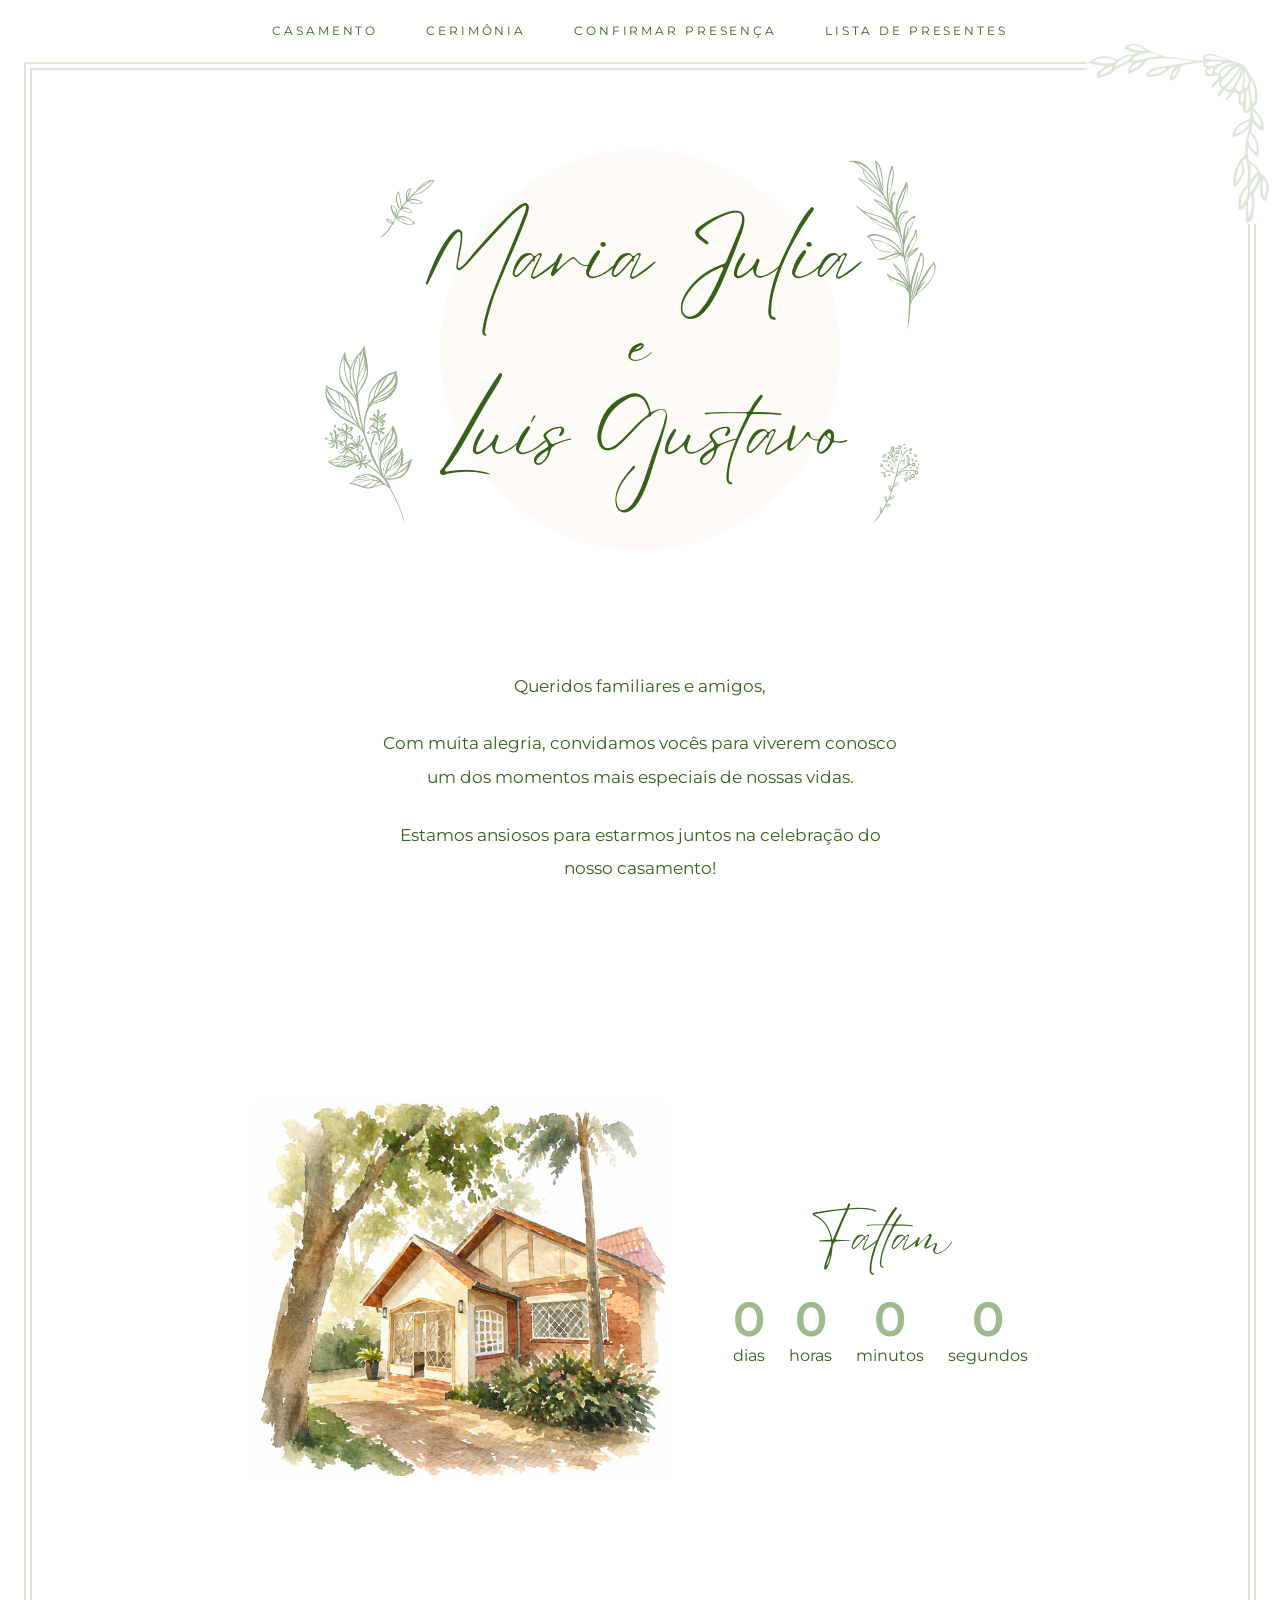
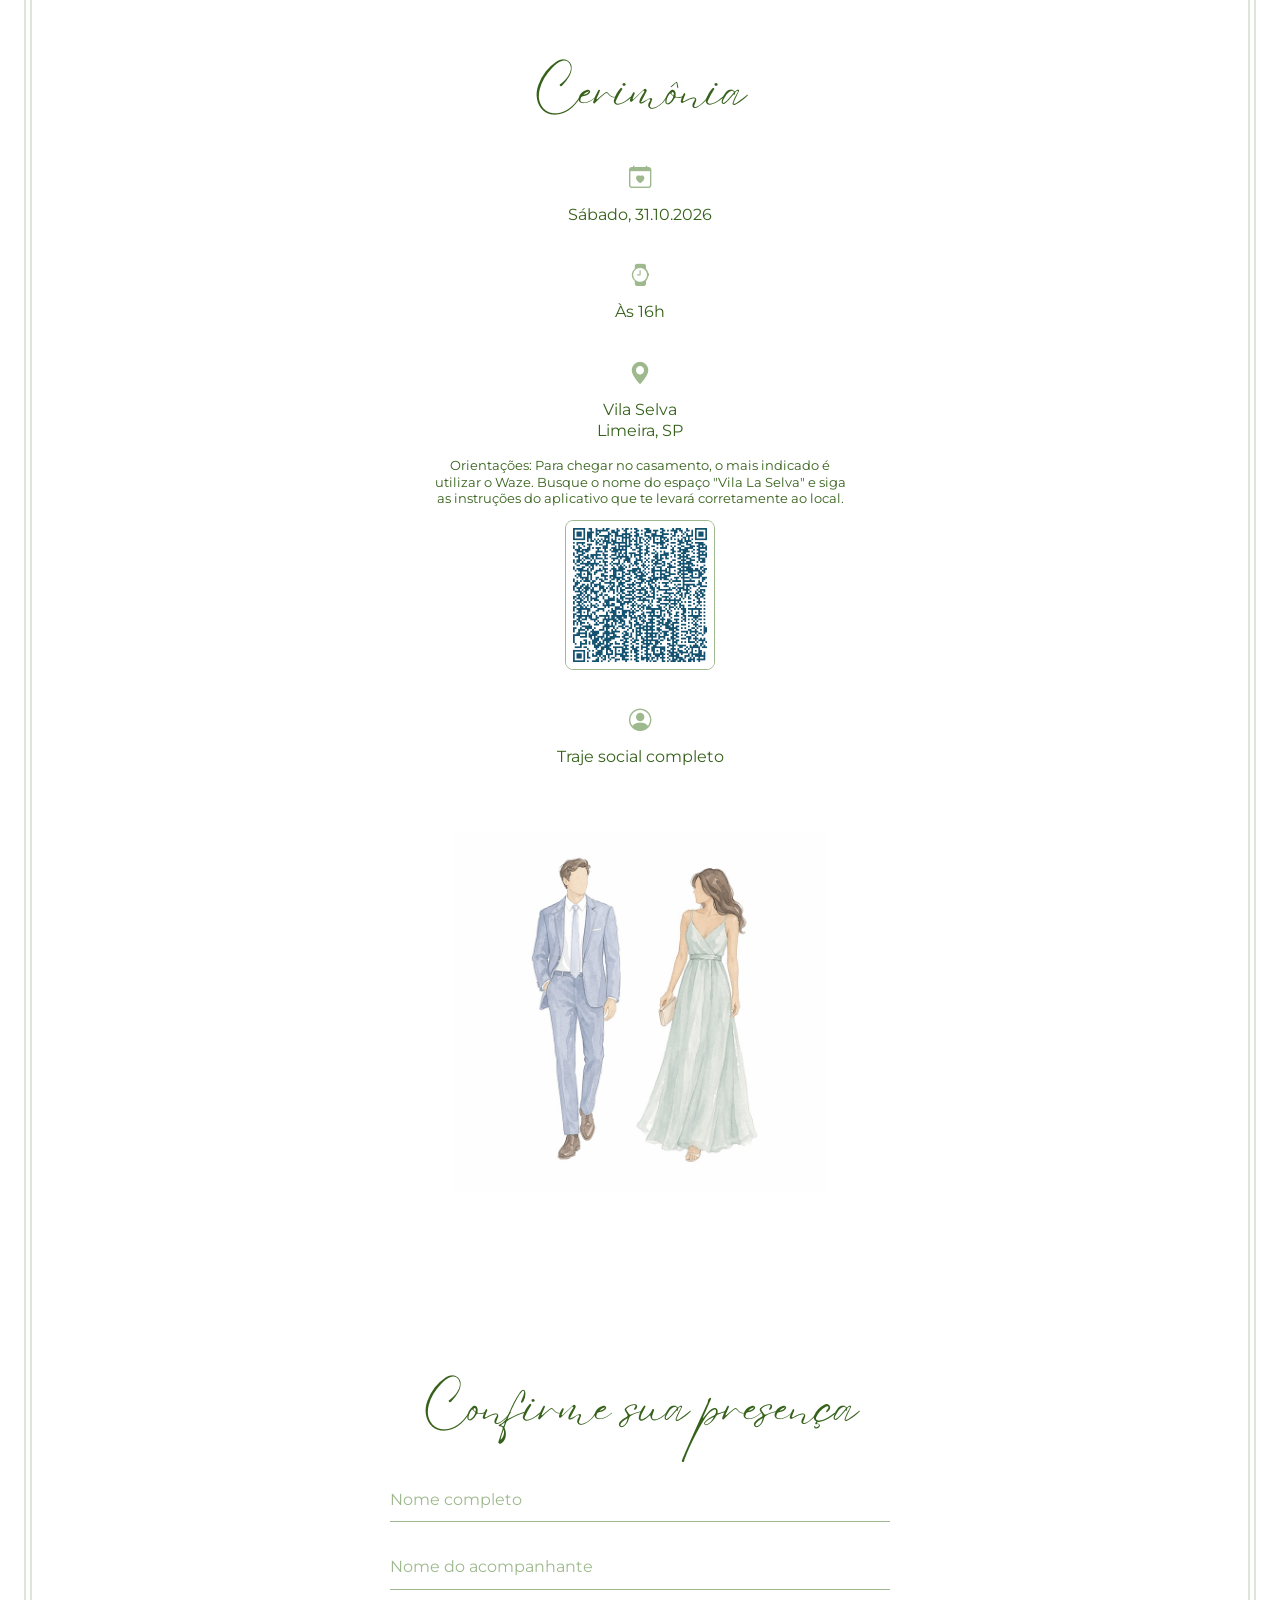
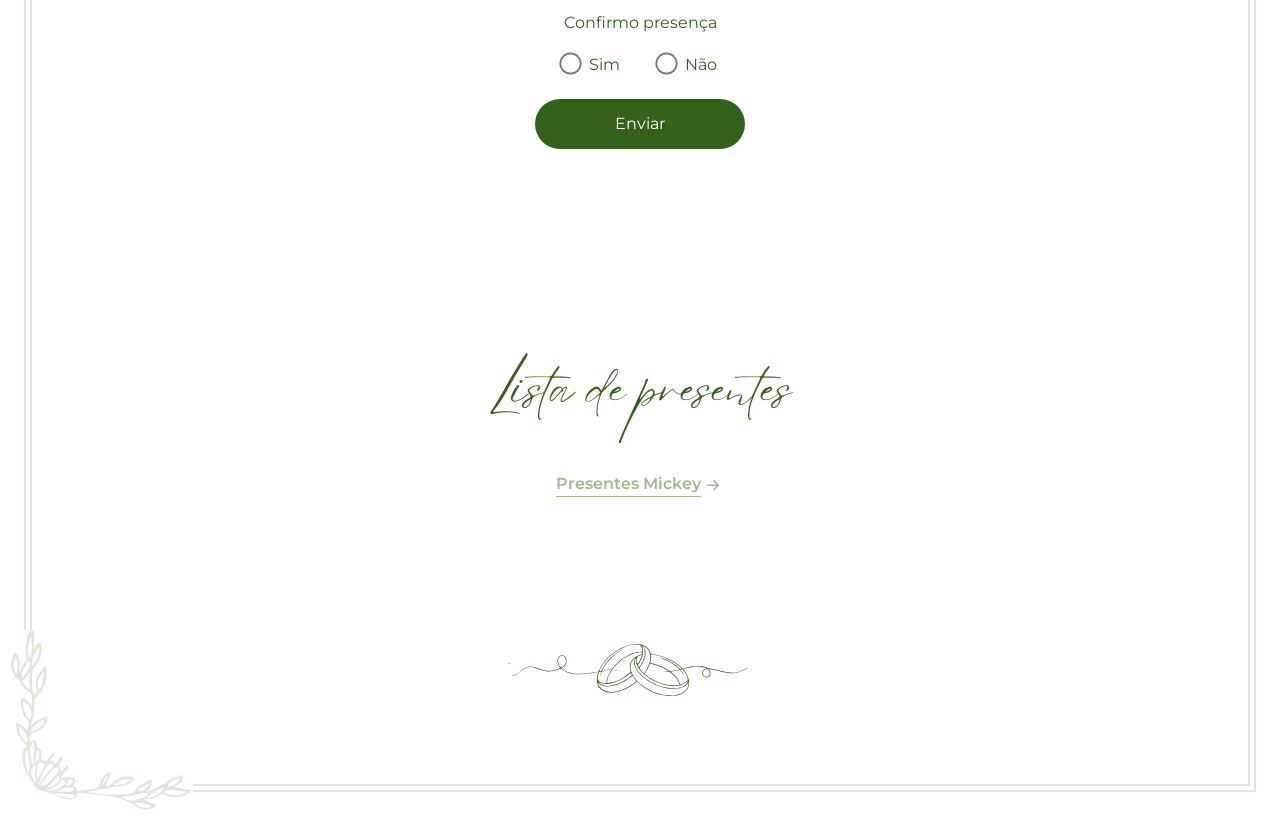
==== commit f7b82cf3: "working form" ====
--- a/index.html
+++ b/index.html
@@ -172,29 +172,48 @@
           <div class="container rsvp__wrapper">
             <h2>Confirme sua presença</h2>
 
-            <form>
+            <form id="rsvp-form">
               <div class="form-group">
-                <input type="text" placeholder="Nome completo" required />
+                <input
+                  id="guest-name"
+                  type="text"
+                  placeholder="Nome completo"
+                  class="text"
+                  required
+                />
               </div>
 
               <div class="form-group">
-                <input type="text" placeholder="Nome do acompanhante" />
-              </div>
-
-              <p class="rsvp-radio">Confirmo presença</p>
-              <div class="form-group radio-group">
-                <label>
-                  <input type="radio" name="attendance" value="sim" />
-                  Sim
-                </label>
-
-                <label>
-                  <input type="radio" name="attendance" value="nao" />
-                  Não
-                </label>
+                <input
+                  id="companion-name"
+                  type="text"
+                  placeholder="Nome do acompanhante"
+                  class="text"
+                />
+              </div>
+
+              <div class="radio-group">
+                <p>Confirmo presença</p>
+                <div class="rsvp-radio">
+                  <label>
+                    <input
+                      type="radio"
+                      name="attendance"
+                      value="Sim"
+                      required
+                    />
+                    Sim
+                  </label>
+
+                  <label>
+                    <input type="radio" name="attendance" value="Não" />
+                    Não
+                  </label>
+                </div>
               </div>
 
               <button type="submit">Enviar</button>
+              <p id="form-message"></p>
             </form>
           </div>
         </section>
@@ -224,5 +243,6 @@
     <script src="js/menu.js"></script>
     <script src="js/smooth-scroll.js"></script>
     <script src="js/countdown.js"></script>
+    <script src="js/rsvp.js"></script>
   </body>
 </html>
--- a/css/style.css
+++ b/css/style.css
@@ -416,7 +416,6 @@
 .navbar {
   margin: 0 24px;
   padding: 24px 0;
-  z-index: 99;
 }
 .navbar__wrapper {
   display: flex;
@@ -461,6 +460,7 @@
     position: absolute;
     top: calc(100% + 16px);
     right: 0;
+    z-index: 9999;
     width: 100%;
     background: #fff;
     flex-direction: column;
@@ -687,7 +687,7 @@
   max-width: 500px;
   margin: auto;
 }
-.rsvp input {
+.rsvp .text {
   width: 100%;
   background: transparent;
   border-bottom: 1px solid #9eb98d;
@@ -695,30 +695,30 @@
   color: #35611a;
   transition: border-color 0.3s ease;
 }
-.rsvp input::placeholder {
+.rsvp .text::placeholder {
   color: #9eb98d;
 }
-.rsvp input:focus {
+.rsvp .text:focus {
   border-color: #35611a;
 }
 .rsvp .rsvp-radio {
-  margin-top: 2rem;
+  display: flex;
+  justify-content: center;
+  gap: 40px;
 }
 .rsvp .radio-group {
   display: flex;
+  flex-direction: column;
   justify-content: center;
-  gap: 20px;
+  gap: 8px;
 }
 .rsvp .radio-group input {
-  transform: scale(1.5);
+  transform: scale(1.7);
   accent-color: #35611a;
+  margin-right: 8px;
 }
 .rsvp .radio-group p {
   margin-bottom: 16px;
-}
-.rsvp .radio-group label {
-  display: flex;
-  gap: 12px;
 }
 .rsvp button {
   align-self: center;
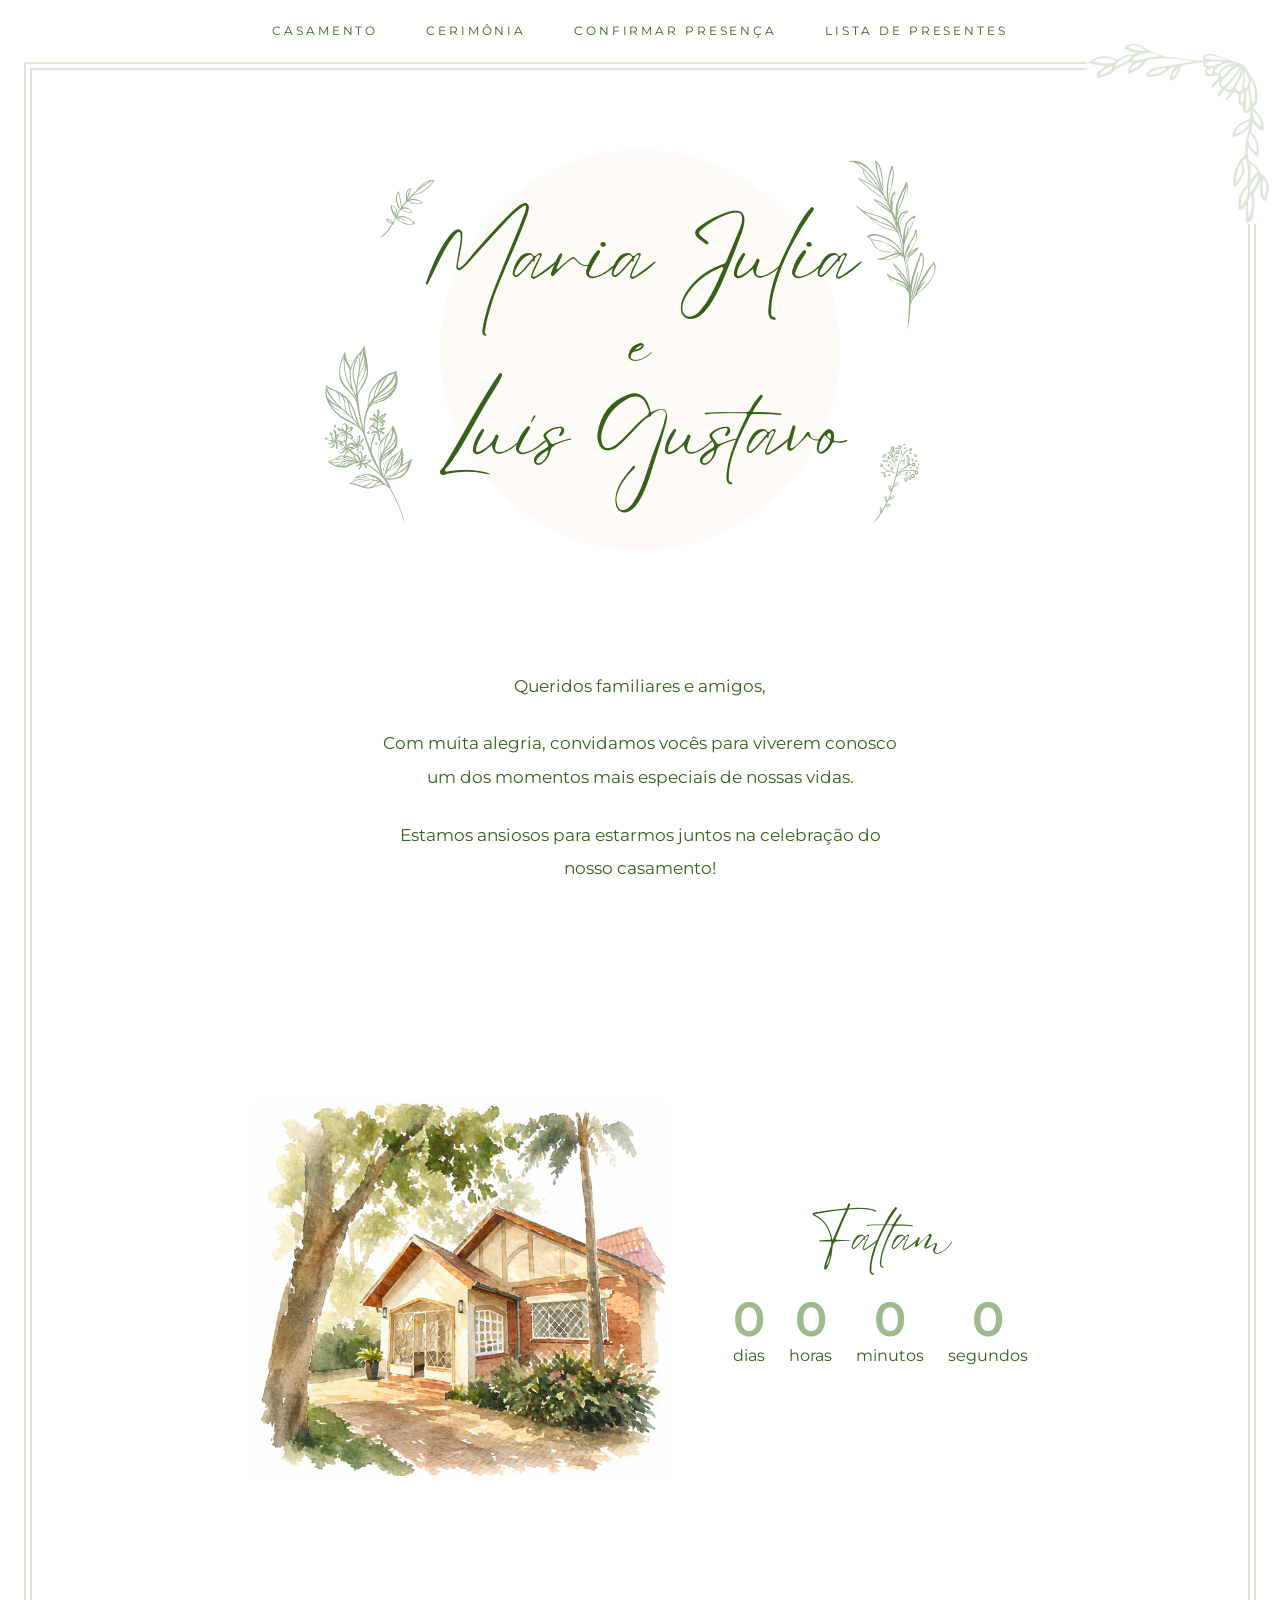
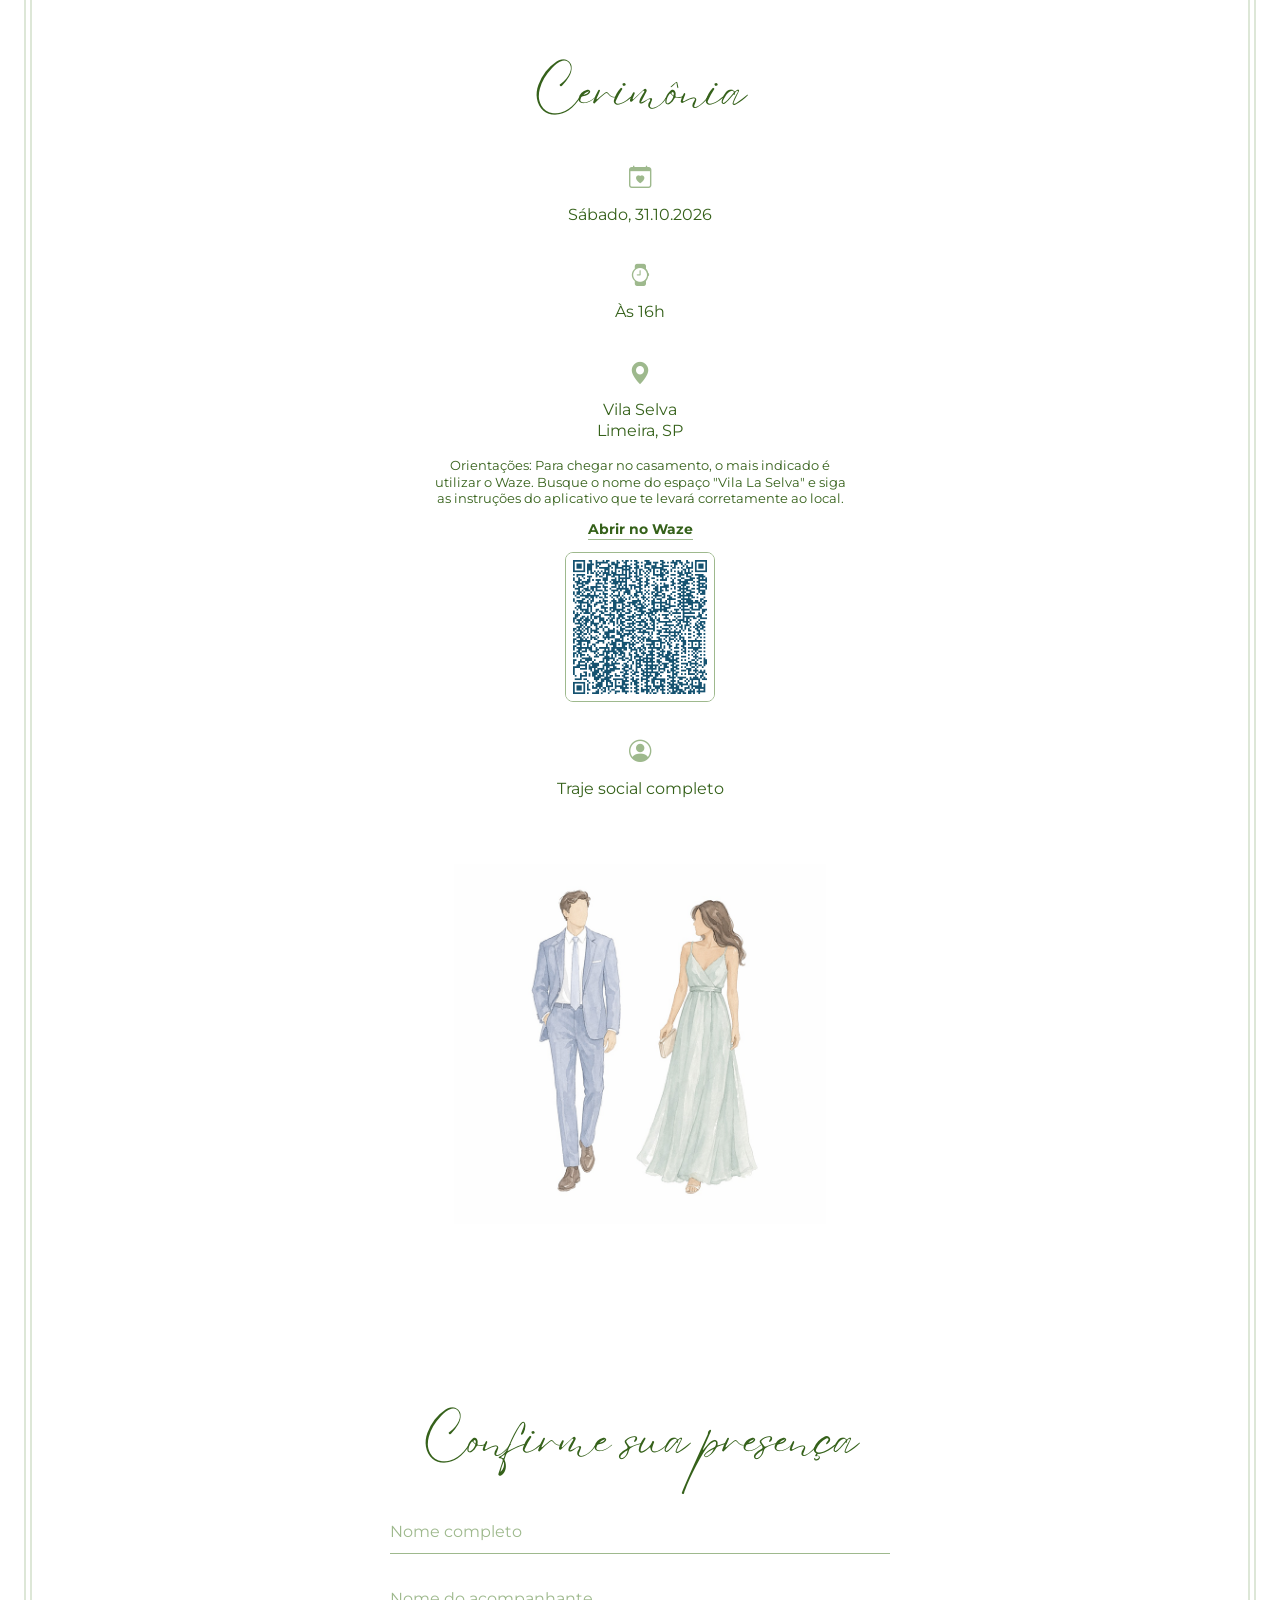
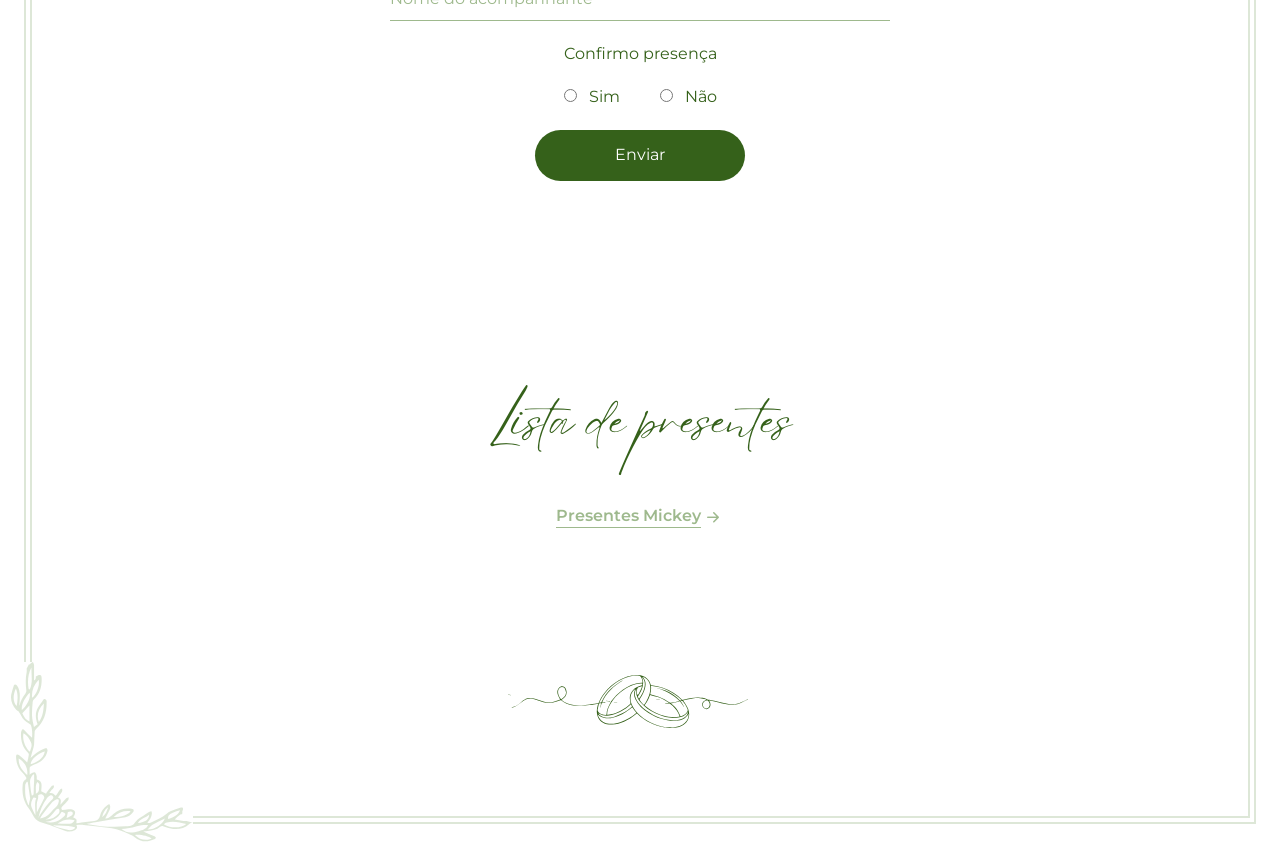
==== commit ddf4351b: "fix layout details" ====
--- a/index.html
+++ b/index.html
@@ -149,6 +149,12 @@
                       corretamente ao local.
                     </span>
                   </div>
+                  <a class="btn-waze"
+                    href="https://www.waze.com/pt-BR/live-map/directions/br/sp/vila-la-selva-or-espaco-para-eventos?to=place.ChIJd3GPP6OHyJQRIzkc6p2kzbo&from=place.ChIJ0WGkg4FEzpQRrlsz_whLqZs"
+                    target="_blank"
+                  >
+                    <span>Abrir no Waze</span>
+                  </a>
                   <img
                     src="[data-uri]"
                   />
--- a/css/style.css
+++ b/css/style.css
@@ -491,10 +491,12 @@
 }
 .page-frame::before {
   border: 2px solid rgba(158, 185, 141, 0.35);
+  z-index: -2;
 }
 .page-frame::after {
   inset: 6px;
   border: 2px solid rgba(158, 185, 141, 0.35);
+  z-index: -2;
 }
 
 .corner {
@@ -507,11 +509,13 @@
 .corner.top-right {
   top: -2vh;
   right: -1vw;
+  z-index: -1;
 }
 
 .corner.bottom-left {
   bottom: -2vh;
   left: -1vw;
+  z-index: -1;
 }
 
 .hero {
@@ -661,6 +665,15 @@
   text-wrap: balance;
   max-width: 500px;
 }
+.ceremony__content .btn-waze {
+  font-weight: 700;
+  font-size: 0.9rem;
+  border-bottom: 1px solid #9eb98d;
+  transition: 0.4s;
+}
+.ceremony__content .btn-waze:hover {
+  opacity: 0.5;
+}
 .ceremony__content img {
   height: 150px;
   background-color: #fefbf6;
@@ -713,7 +726,6 @@
   gap: 8px;
 }
 .rsvp .radio-group input {
-  transform: scale(1.7);
   accent-color: #35611a;
   margin-right: 8px;
 }
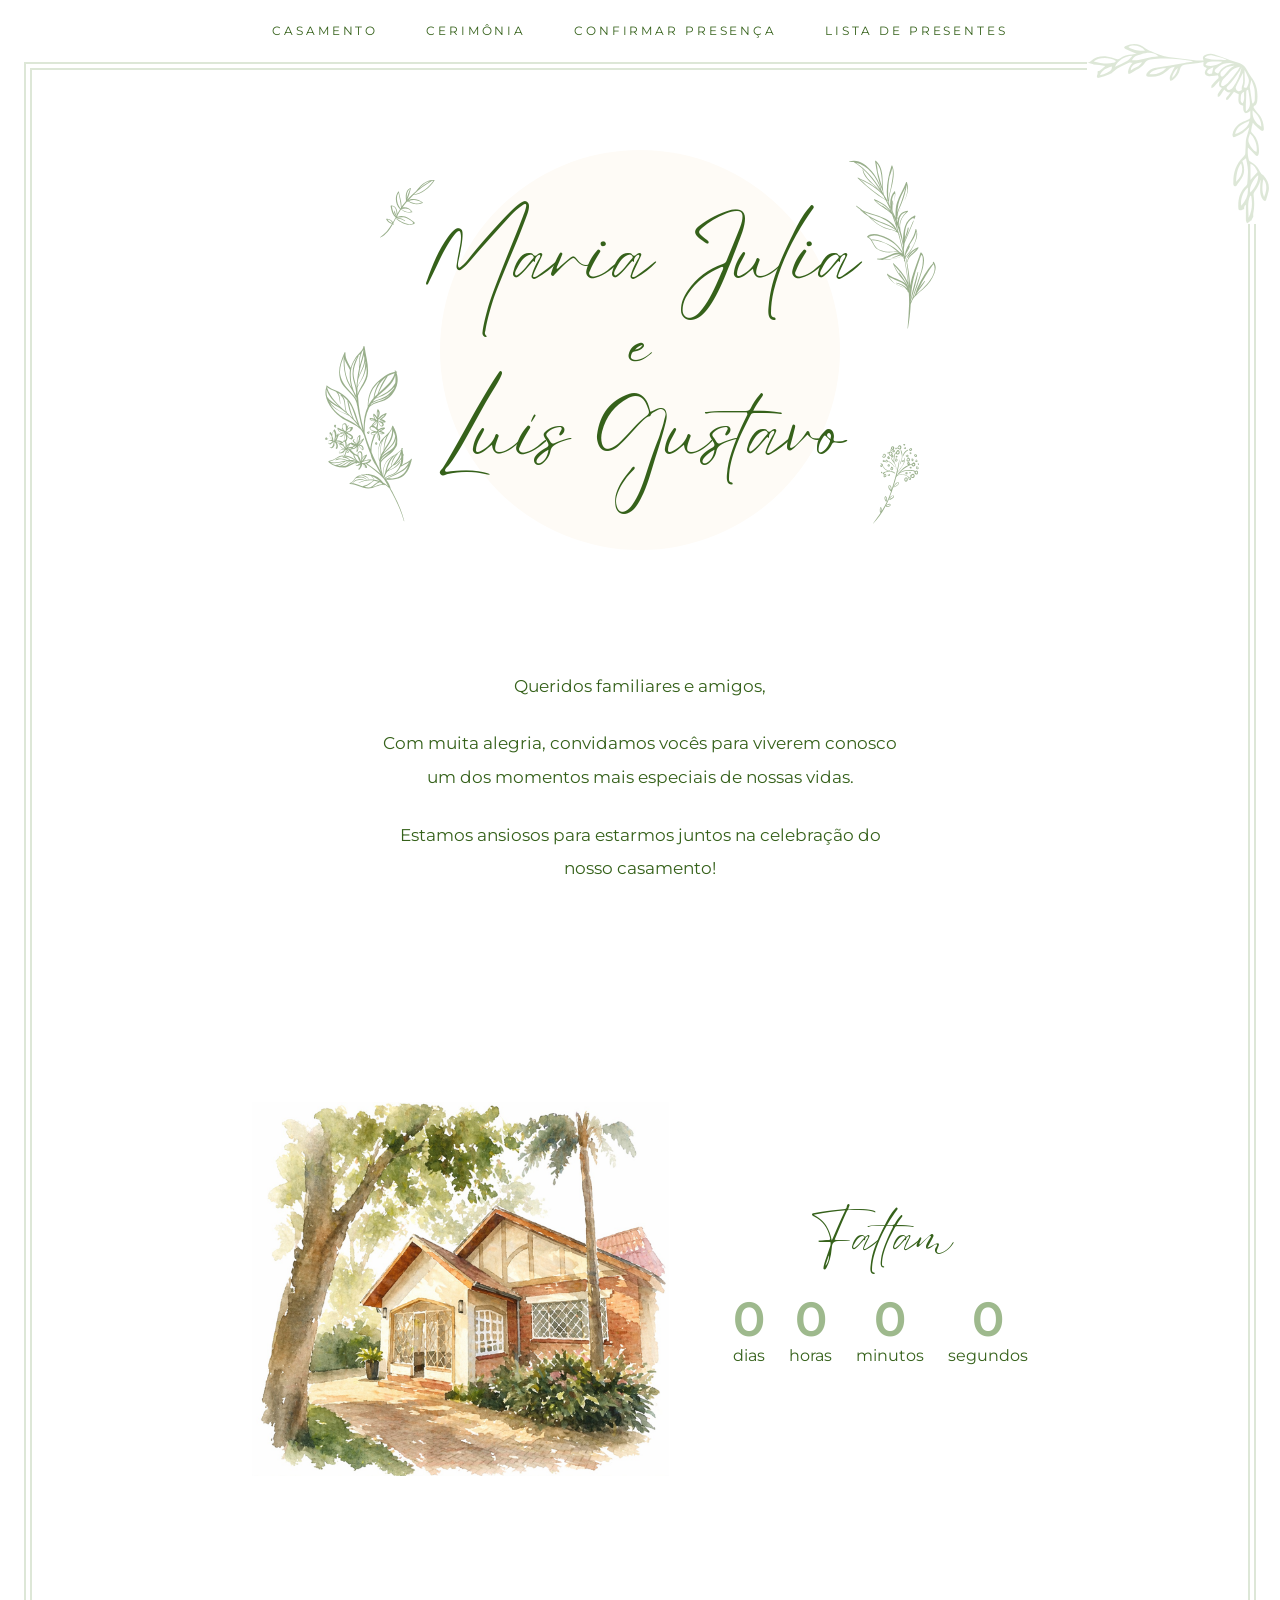
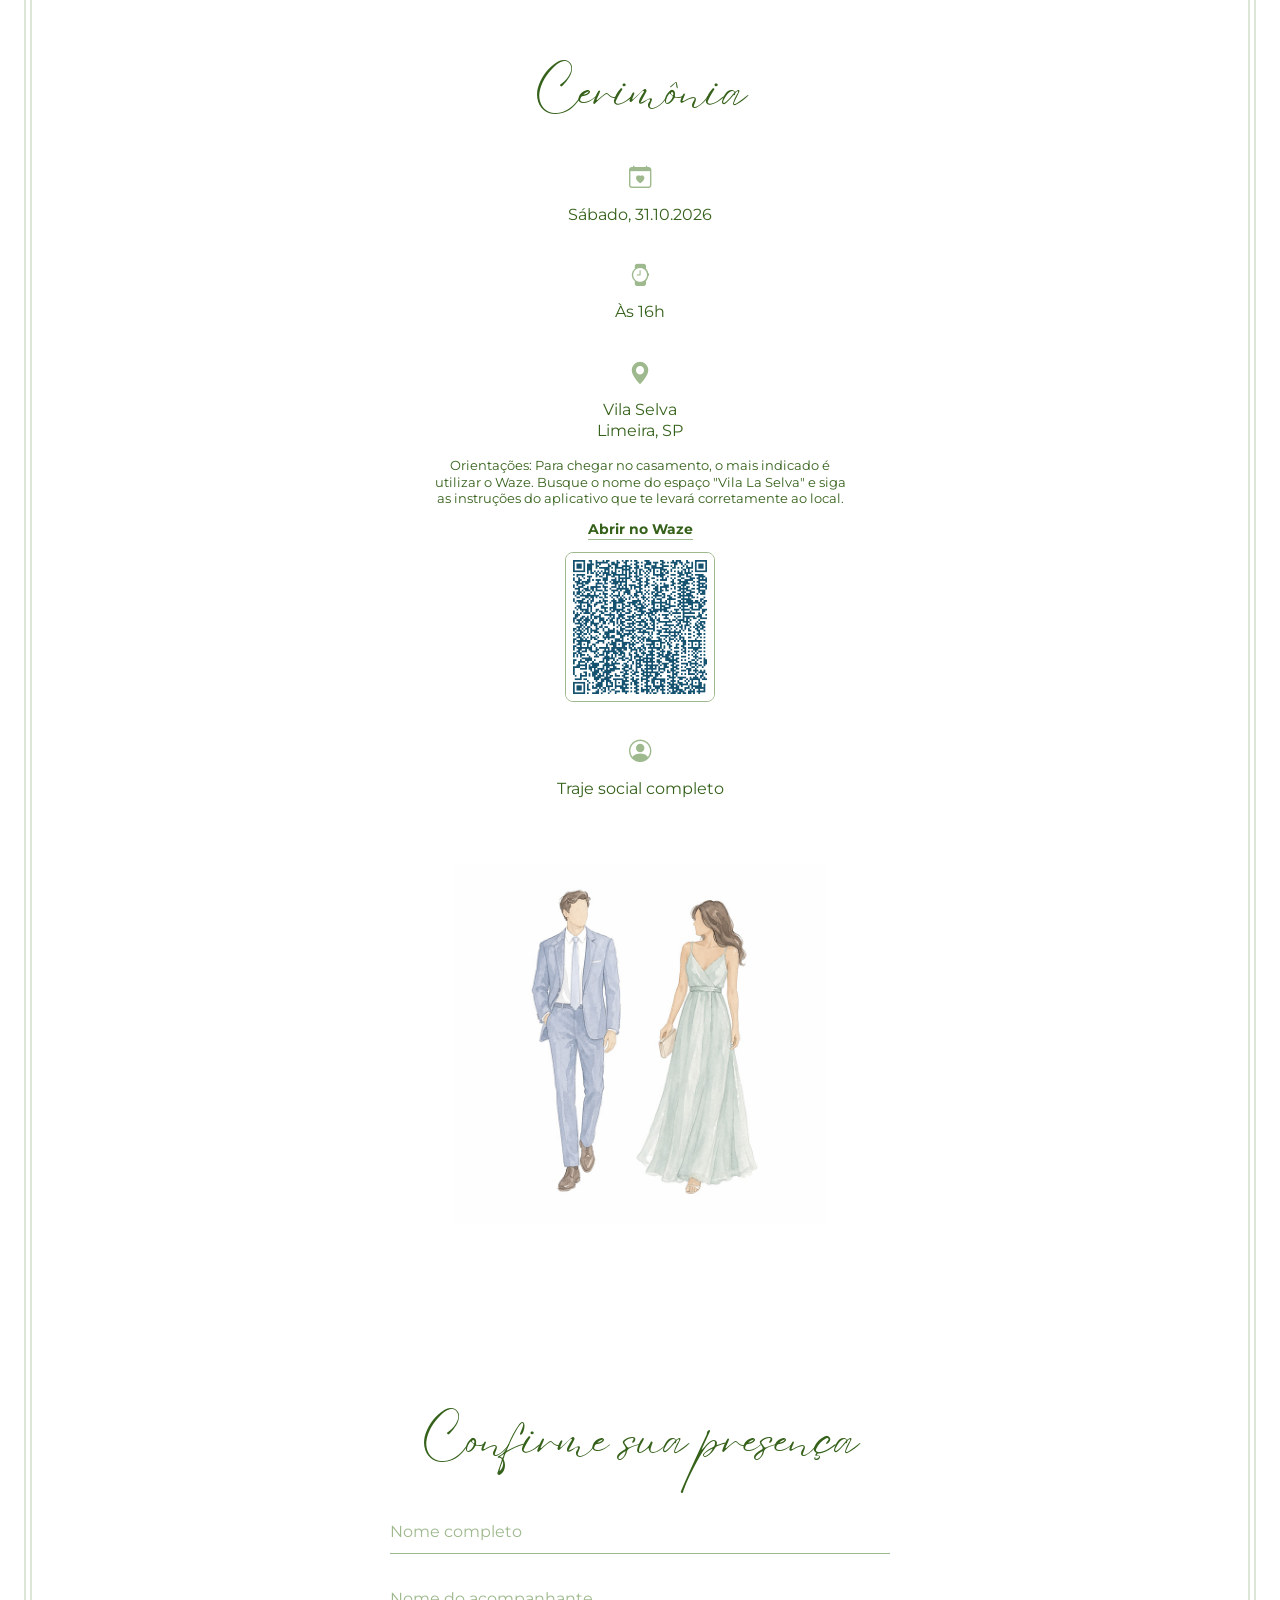
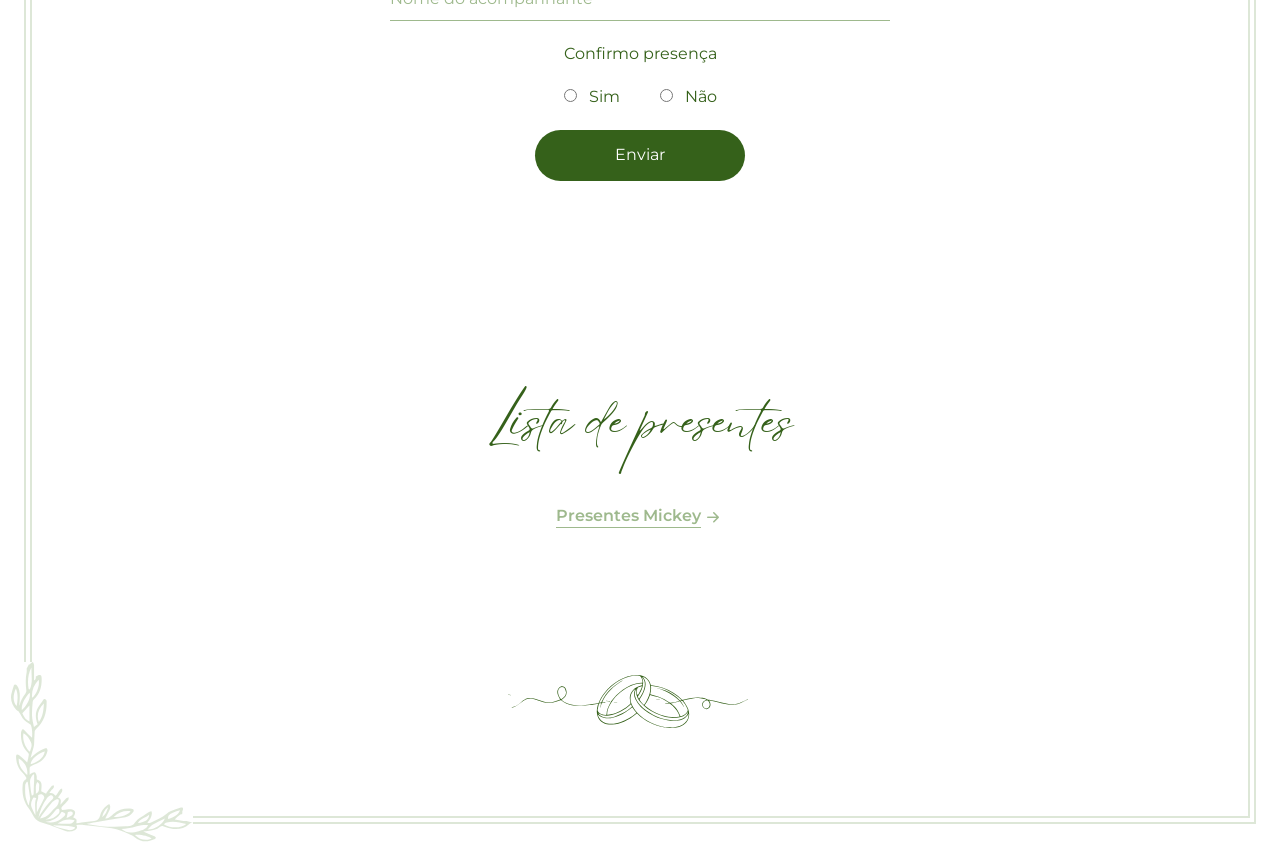
==== commit 1407d4bd: "last fix layout details" ====
--- a/index.html
+++ b/index.html
@@ -3,7 +3,7 @@
   <head>
     <meta charset="UTF-8" />
     <meta name="viewport" content="width=device-width, initial-scale=1.0" />
-
+    <link rel="icon" type="image/x-icon" href="/assets/images/favicon.png" />
     <title>Maria Julia & Luís Gustavo</title>
 
     <link rel="preconnect" href="https://fonts.googleapis.com" />
@@ -149,7 +149,8 @@
                       corretamente ao local.
                     </span>
                   </div>
-                  <a class="btn-waze"
+                  <a
+                    class="btn-waze"
                     href="https://www.waze.com/pt-BR/live-map/directions/br/sp/vila-la-selva-or-espaco-para-eventos?to=place.ChIJd3GPP6OHyJQRIzkc6p2kzbo&from=place.ChIJ0WGkg4FEzpQRrlsz_whLqZs"
                     target="_blank"
                   >
--- a/css/style.css
+++ b/css/style.css
@@ -28,9 +28,9 @@
 
 @font-face {
   font-family: "Eyesome Script";
-  src: url("../../assets/fonts/Eyesome-Script.otf") format("opentype");
+  src: url("../../assets/fonts/Eyesome-Script.woff2") format("woff2"), url("../../assets/fonts/Eyesome-Script.otf") format("opentype");
+  font-weight: normal;
   font-style: normal;
-  font-weight: 500;
   font-display: swap;
 }
 /*! normalize.css v8.0.1 | MIT License | github.com/necolas/normalize.css */
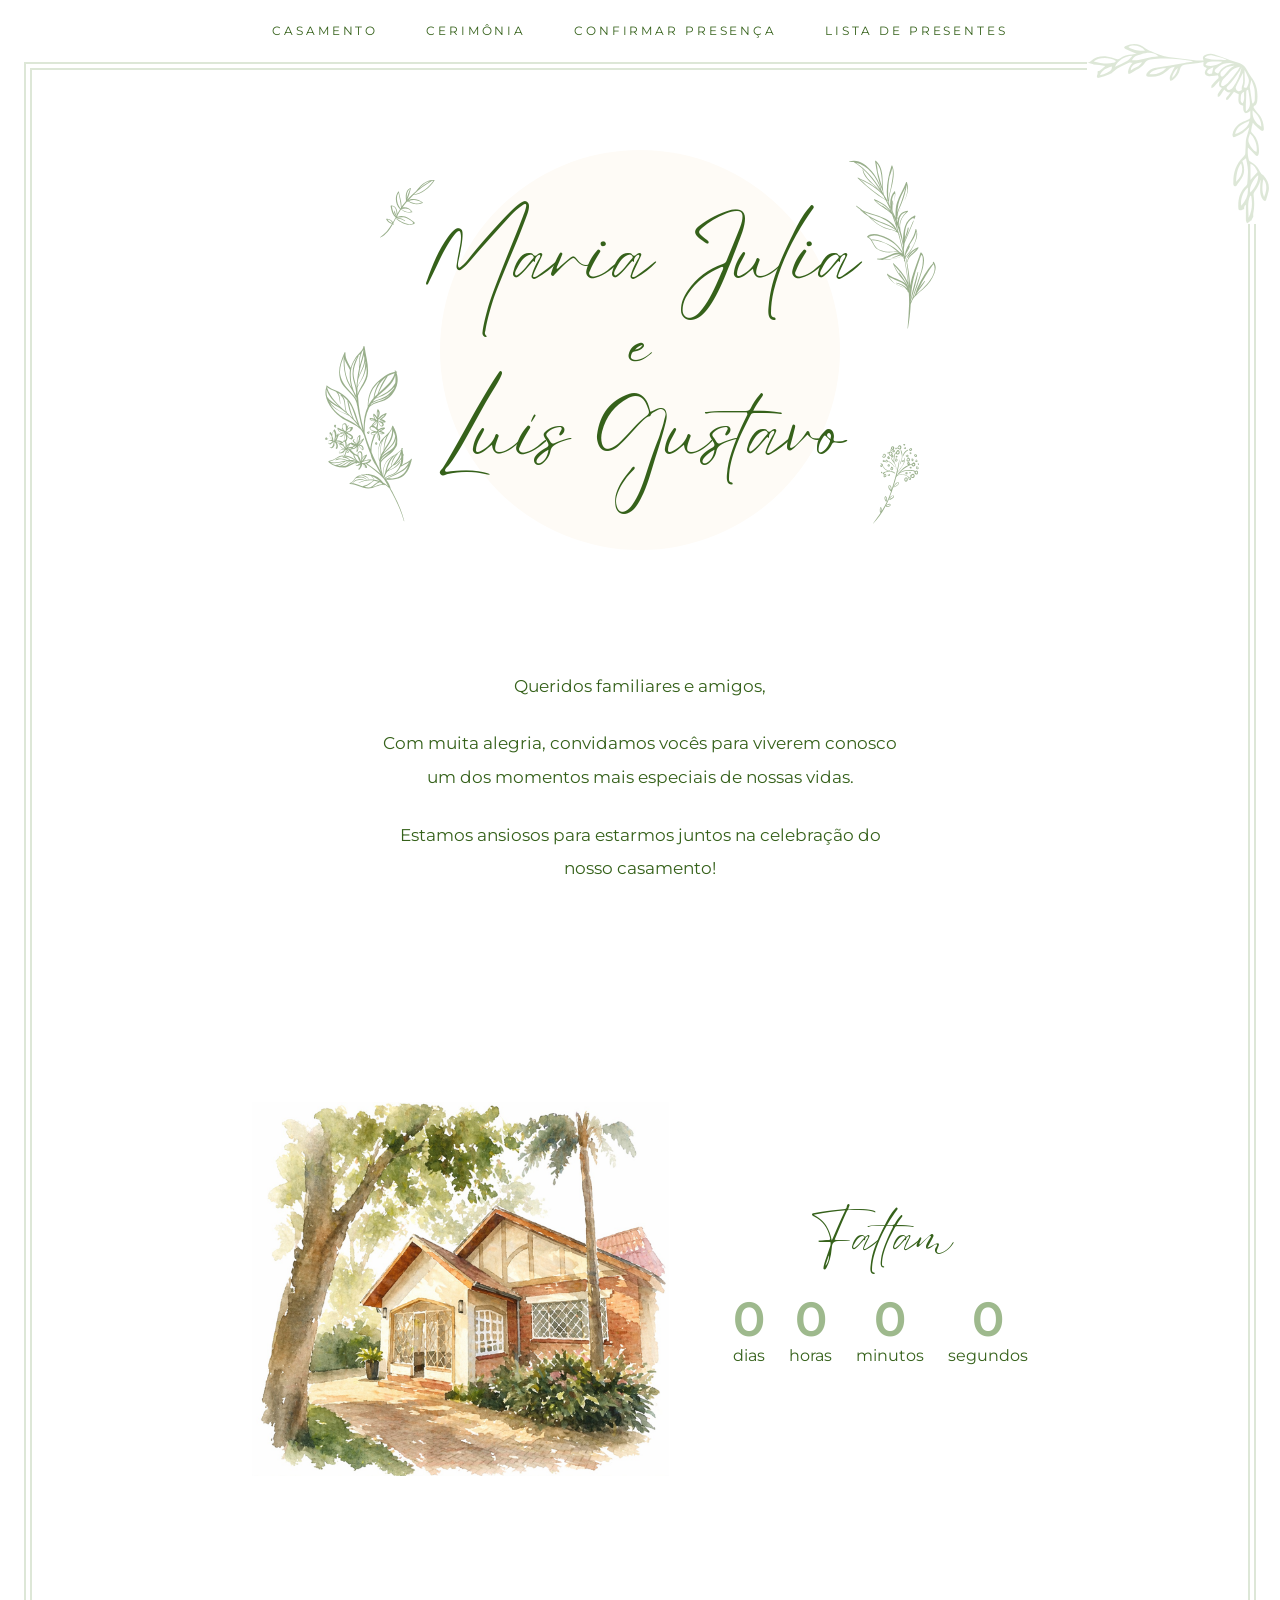
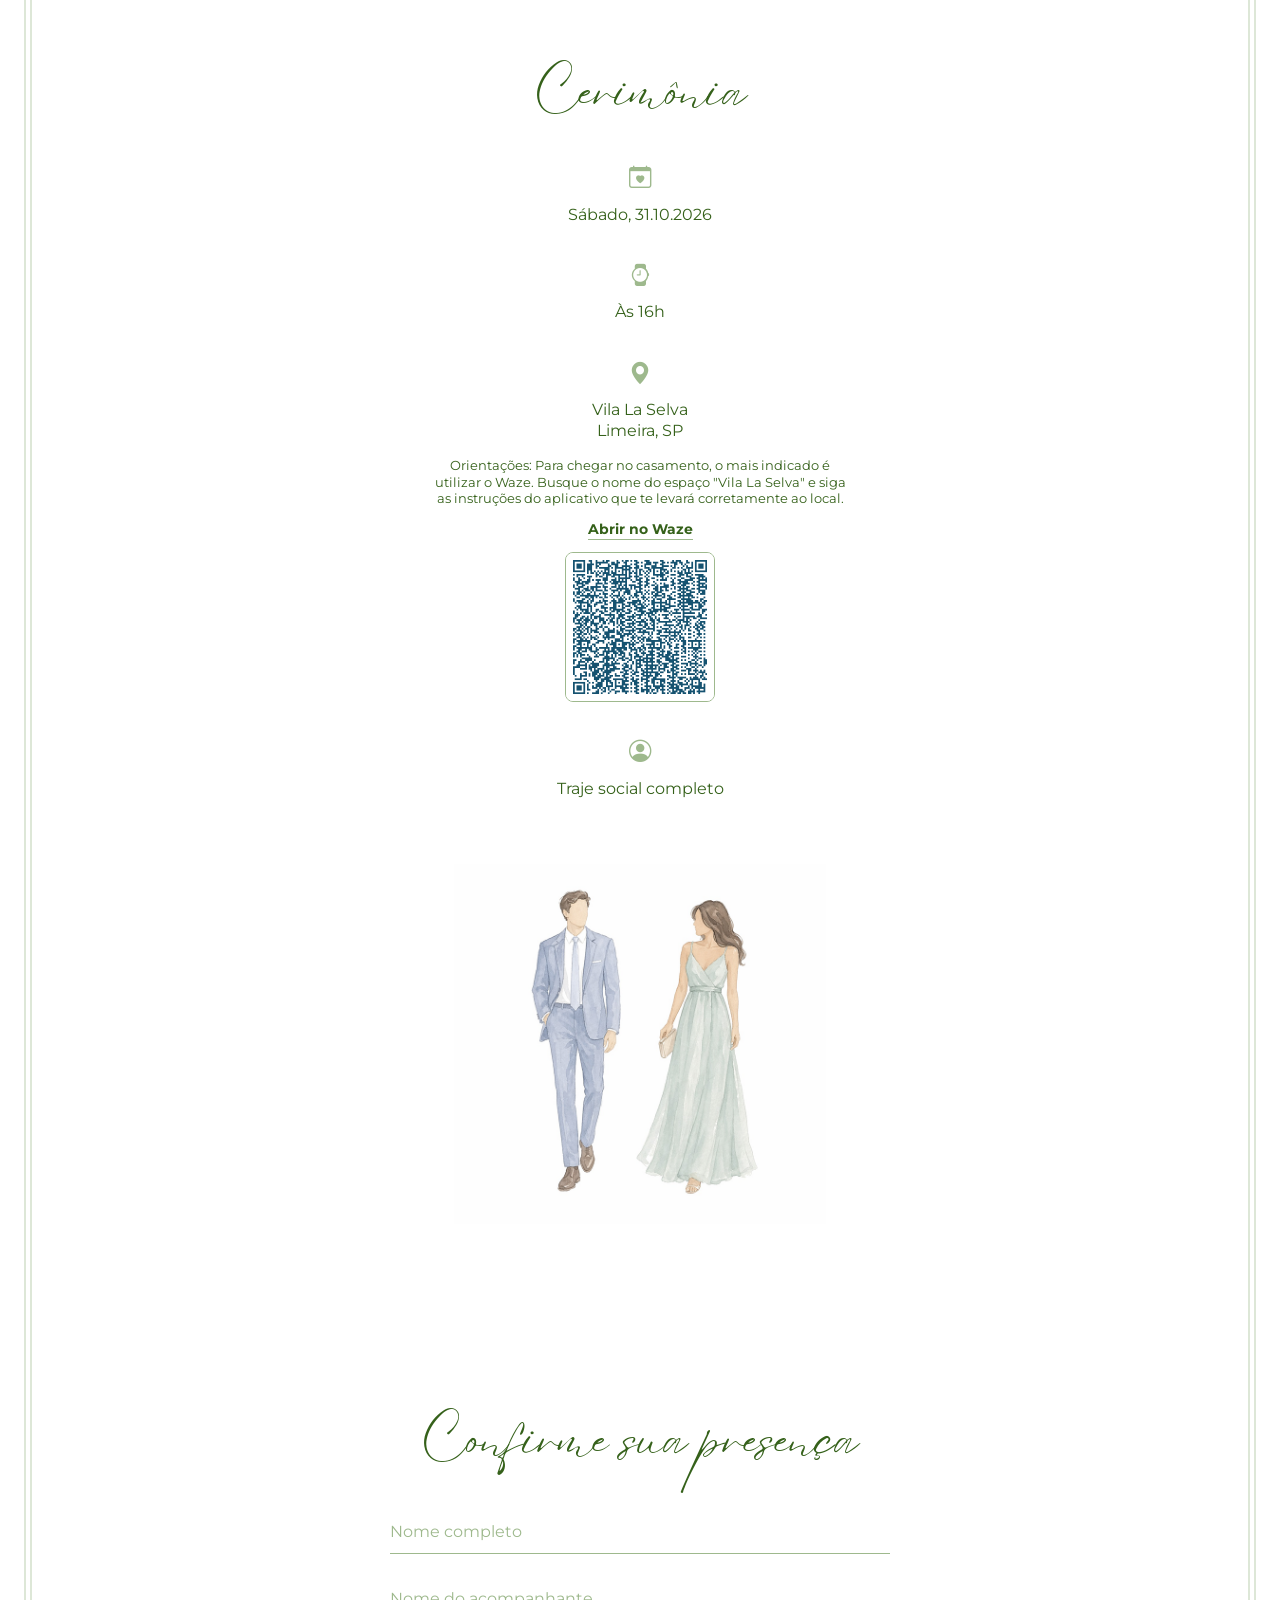
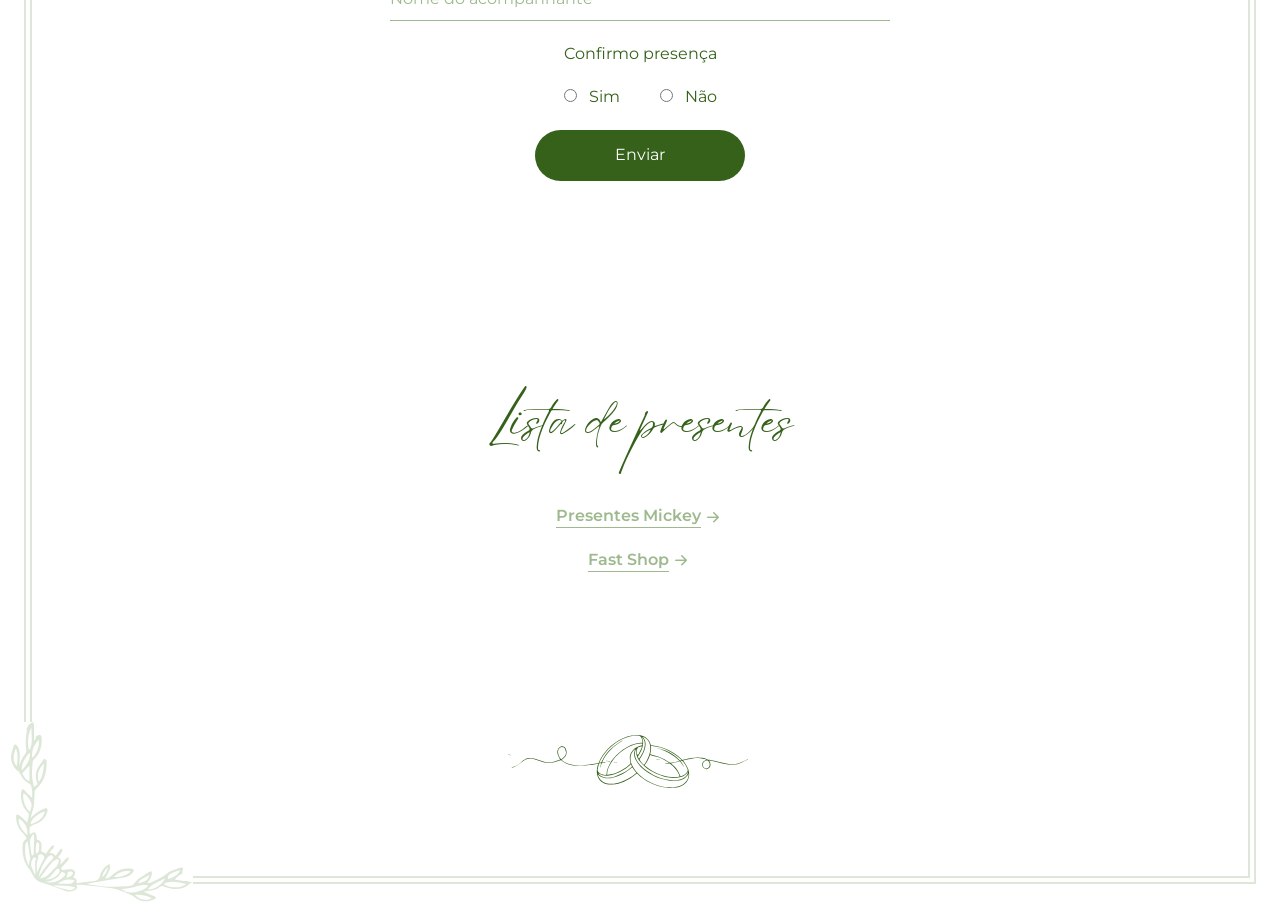
==== commit 8f5298b5: "fix: qr code, location naming, gift link" ====
--- a/index.html
+++ b/index.html
@@ -3,8 +3,38 @@
   <head>
     <meta charset="UTF-8" />
     <meta name="viewport" content="width=device-width, initial-scale=1.0" />
+
     <link rel="icon" type="image/x-icon" href="/assets/images/favicon.png" />
     <title>Maria Julia & Luís Gustavo</title>
+    <meta
+      name="description"
+      content="Celebre conosco este momento especial. Confirme sua presença para o casamento de Maria Julia e Luís Gustavo."
+    />
+
+    <meta property="og:type" content="website" />
+    <meta property="og:url" content="https://majueguga.com.br/" />
+    <meta property="og:title" content="Maria Julia & Luís Gustavo" />
+    <meta
+      property="og:description"
+      content="31 de outubro de 2026 • Confirme sua presença."
+    />
+    <meta
+      property="og:image"
+      content="https://majueguga.com.br/src/assets/images/og-image.png"
+    />
+    <meta property="og:image:width" content="1200" />
+    <meta property="og:image:height" content="630" />
+
+    <meta name="twitter:card" content="summary_large_image" />
+    <meta name="twitter:title" content="Maju & Guga" />
+    <meta
+      name="twitter:description"
+      content="31 de outubro de 2026 • Confirme sua presença."
+    />
+    <meta
+      name="twitter:image"
+      content="https://majueguga.com.br/src/assets/images/og-image.png"
+    />
 
     <link rel="preconnect" href="https://fonts.googleapis.com" />
     <link rel="preconnect" href="https://fonts.gstatic.com" crossorigin />
@@ -140,7 +170,7 @@
                   <i class="bi bi-geo-alt-fill"></i>
 
                   <div>
-                    <span>Vila Selva</span>
+                    <span>Vila La Selva</span>
                     <span>Limeira, SP</span>
                     <span class="instructions">
                       Orientações: Para chegar no casamento, o mais indicado é
@@ -157,6 +187,7 @@
                     <span>Abrir no Waze</span>
                   </a>
                   <img
+                    class="qr-code"
                     src="[data-uri]"
                   />
                 </li>
@@ -237,6 +268,14 @@
               <span>Presentes Mickey</span>
               <i class="bi bi-arrow-right-short"></i>
             </a>
+
+            <a
+              href="https://site.lejour.com.br/lista-de-presentes/maria-e-luis261031"
+              target="_blank"
+            >
+              <span>Fast Shop</span>
+              <i class="bi bi-arrow-right-short"></i>
+            </a>
           </div>
         </section>
       </main>
--- a/css/style.css
+++ b/css/style.css
@@ -28,7 +28,7 @@
 
 @font-face {
   font-family: "Eyesome Script";
-  src: url("../../assets/fonts/Eyesome-Script.woff2") format("woff2"), url("../../assets/fonts/Eyesome-Script.otf") format("opentype");
+  src: url("../assets/fonts/Eyesome-Script.woff2") format("woff2"), url("../assets/fonts/Eyesome-Script.otf") format("opentype");
   font-weight: normal;
   font-style: normal;
   font-display: swap;
@@ -759,6 +759,7 @@
   align-items: center;
   justify-content: center;
   font-size: 1rem;
+  margin-bottom: 1rem;
 }
 .gifts a span {
   border-bottom: 1px solid #9eb98d;
@@ -799,10 +800,7 @@
     padding: 72px 0;
   }
   .hero__text h1 {
-    font-size: 4rem;
-  }
-  .hero__text h1 span {
-    font-size: 3rem;
+    font-size: 2.8rem;
   }
   .hero::before {
     top: 25%;
@@ -820,4 +818,7 @@
   .countdown h2 {
     font-size: 2.4rem;
   }
-}
+  .ceremony .qr-code {
+    display: none;
+  }
+}
